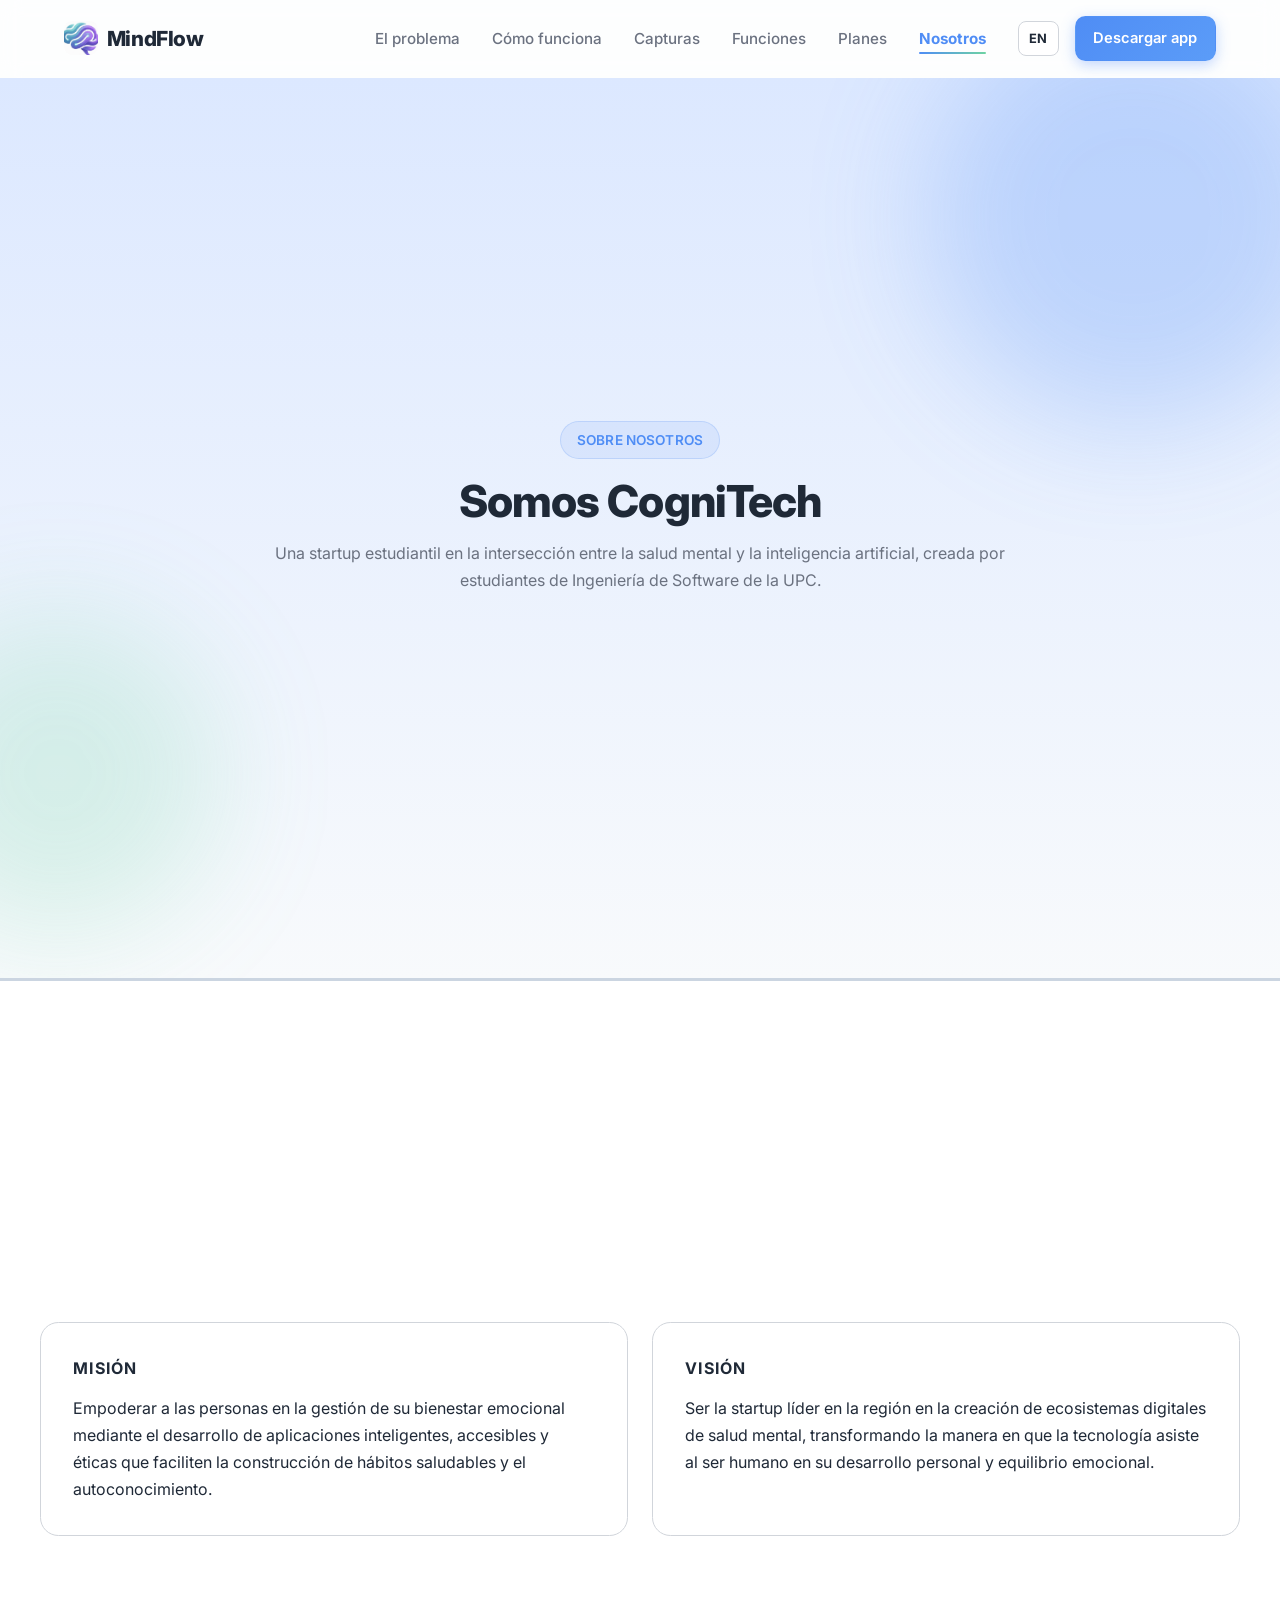
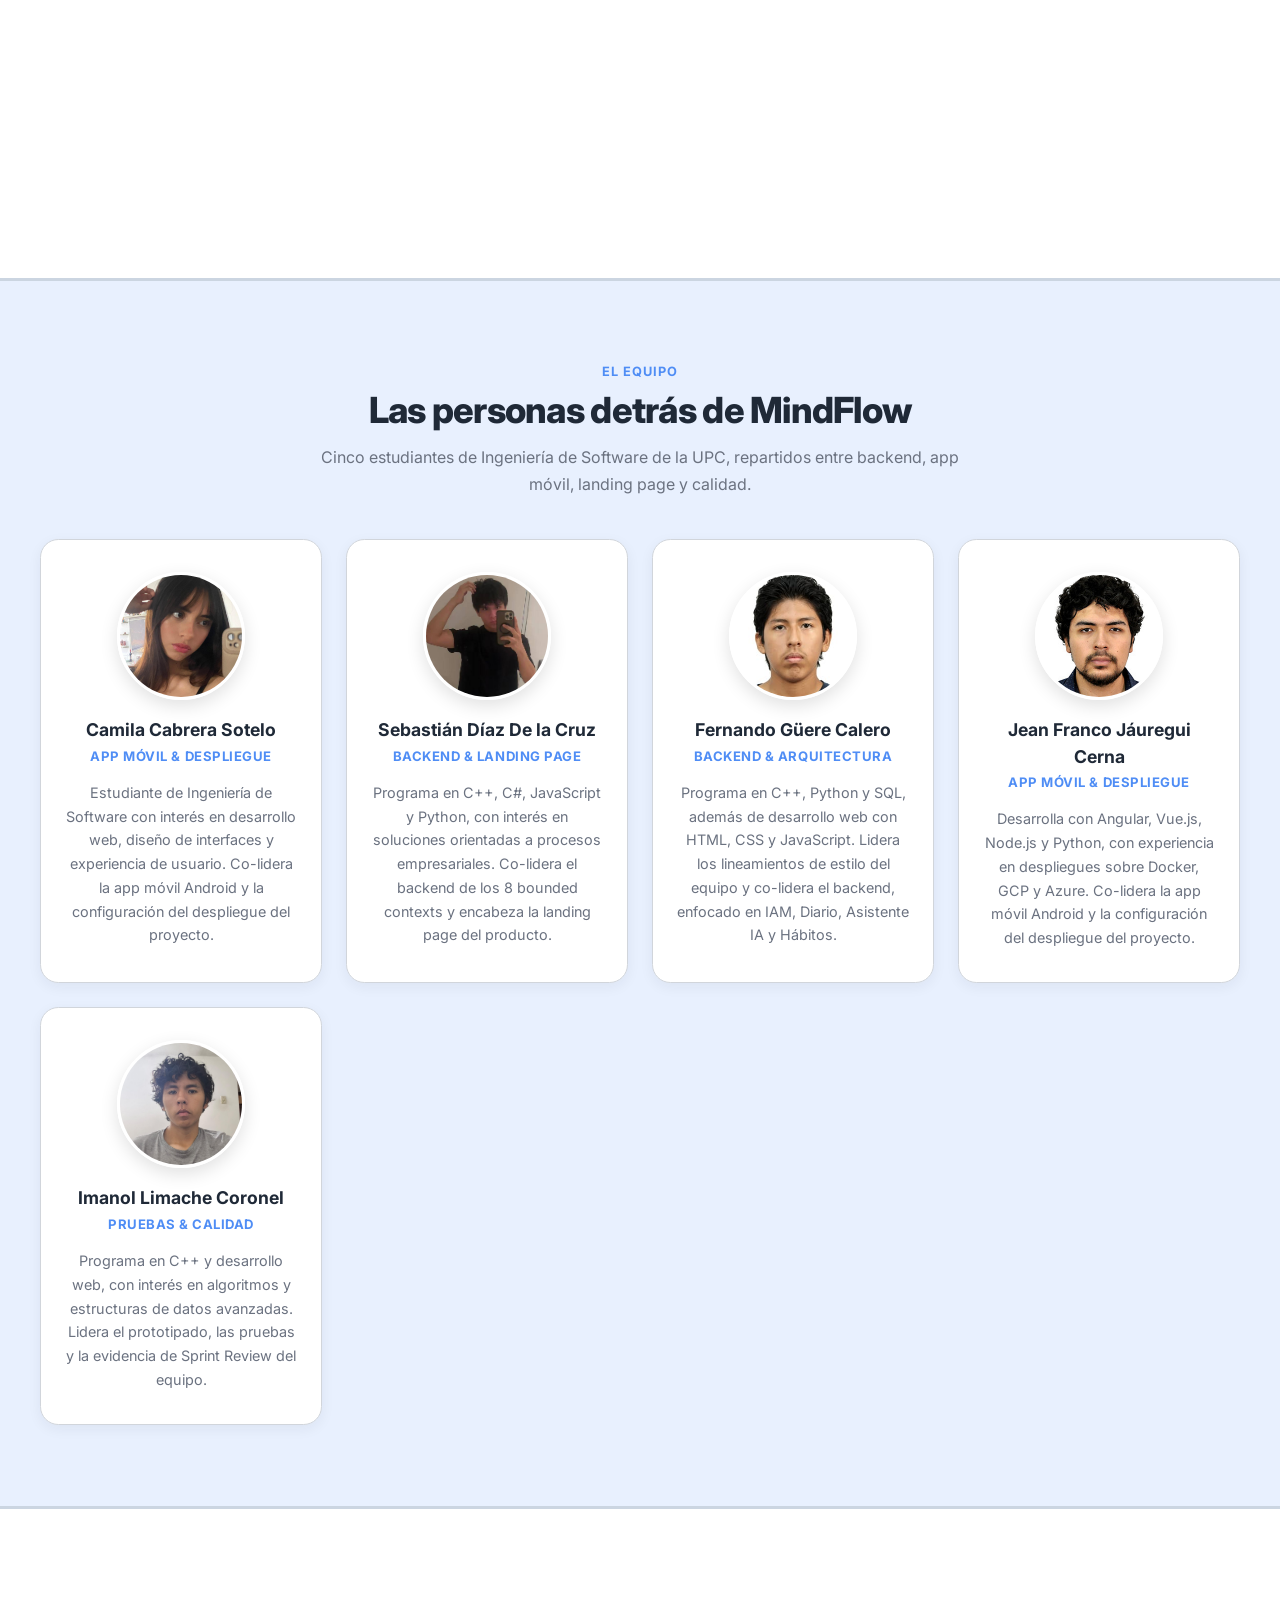
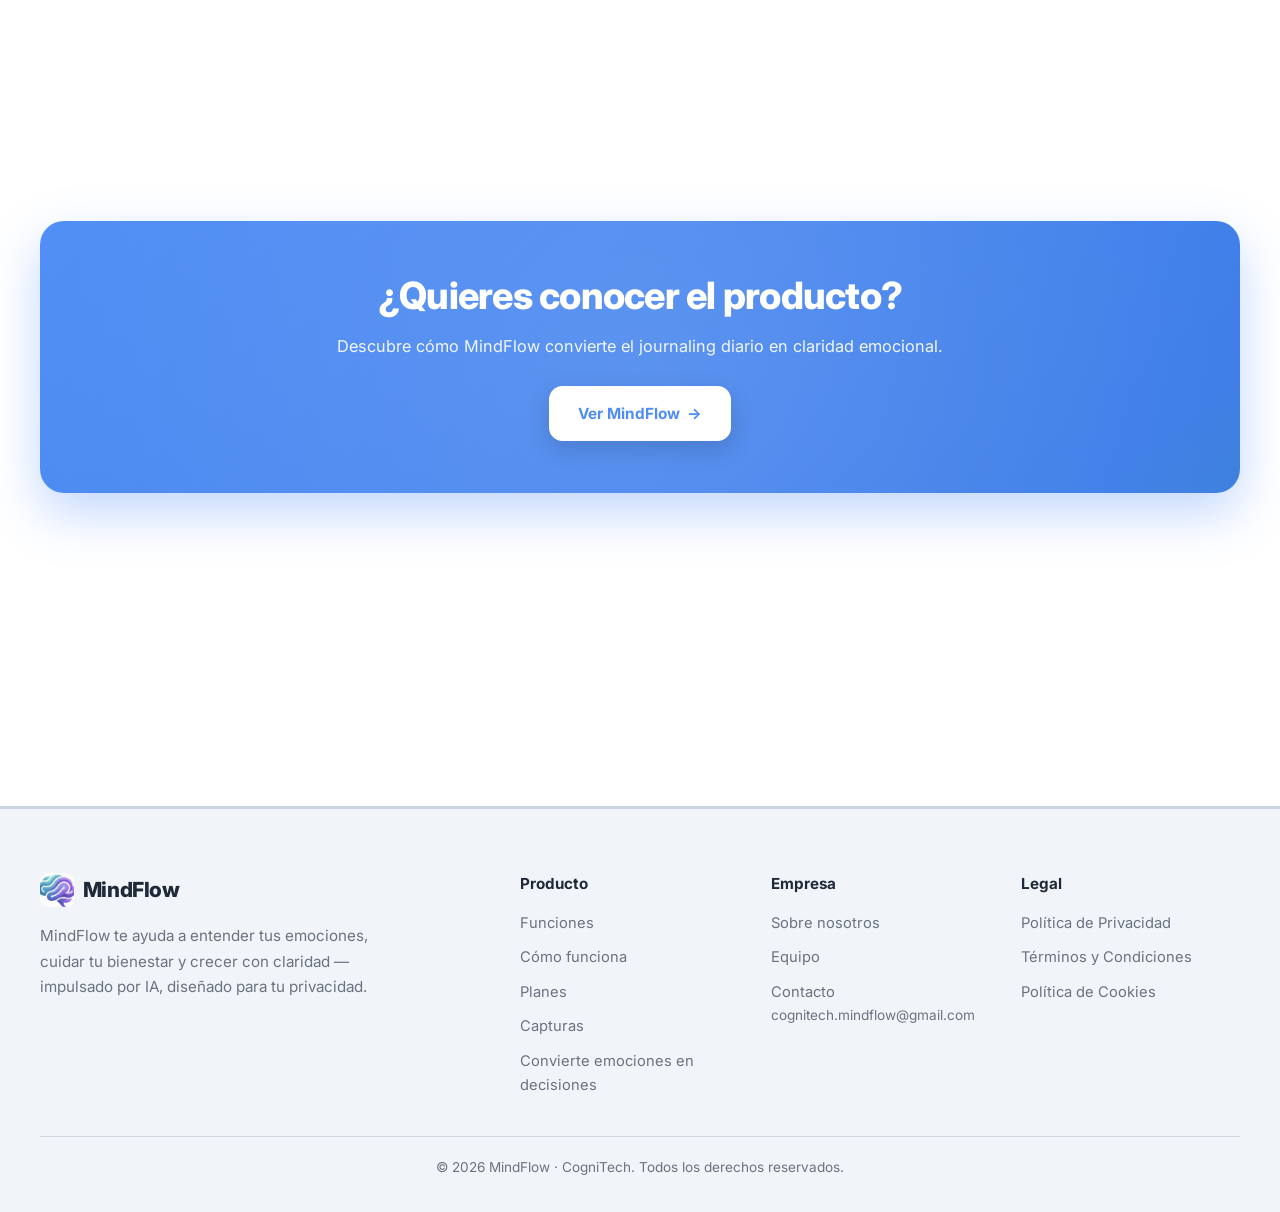
==== nosotros.html @ 9cb6a57b "feat: build landing page from scratch for the mobile app pivot Adapts the prior-course teammate's si" ====
<!DOCTYPE html>
<html lang="es">
<head>
	<meta charset="UTF-8" />
	<meta name="viewport" content="width=device-width, initial-scale=1.0" />
	<meta name="description" content="" data-i18n-attr="content:nosotros.description" />
	<title data-i18n="nosotros.title">Sobre nosotros — MindFlow</title>
	<link rel="icon" href="assets/images/logo.png" />
	<link rel="preconnect" href="https://fonts.googleapis.com" />
	<link rel="preconnect" href="https://fonts.gstatic.com" crossorigin />
	<link href="https://fonts.googleapis.com/css2?family=Inter:wght@400;500;600;700;800&display=swap" rel="stylesheet" />
	<link rel="stylesheet" href="assets/styles.css" />
</head>
<body>
	<header class="site-header">
		<nav class="navbar" aria-label="Main navigation">
			<a href="index.html#hero" class="navbar__logo" aria-label="MindFlow home">
				<img src="assets/images/logo.png" alt="" class="logo-image" />
				<span class="logo-text">MindFlow</span>
			</a>

			<button type="button" class="navbar__toggle" aria-expanded="false" aria-controls="navbar-panel" aria-label="Open menu">
				<span class="navbar__toggle-bar"></span>
				<span class="navbar__toggle-bar"></span>
				<span class="navbar__toggle-bar"></span>
			</button>

			<div class="navbar__panel" id="navbar-panel">
				<ul class="navbar__menu">
					<li><a href="index.html#problem" data-i18n="nav.problem">Problema</a></li>
					<li><a href="index.html#how-it-works" data-i18n="nav.howItWorks">Cómo funciona</a></li>
					<li><a href="index.html#screenshots" data-i18n="nav.screenshots">Capturas</a></li>
					<li><a href="index.html#features" data-i18n="nav.features">Funciones</a></li>
					<li><a href="index.html#pricing" data-i18n="nav.pricing">Planes</a></li>
					<li><a href="nosotros.html" class="is-active" data-i18n="nav.team">Nosotros</a></li>
				</ul>

				<div class="navbar__actions">
					<button type="button" class="lang-switch" data-lang-toggle aria-label="Switch language">
						<span data-i18n="lang.switch">EN</span>
					</button>
					<a href="#" class="btn-signup" data-app-link data-i18n="nav.download">Descargar app</a>
				</div>
			</div>
		</nav>
	</header>

	<main>
		<!-- ABOUT HERO -->
		<section id="about-hero" class="section-block section-block--hero" aria-label="About us hero">
			<div class="hero__blobs" aria-hidden="true">
				<span class="hero__blob hero__blob--1"></span>
				<span class="hero__blob hero__blob--2"></span>
			</div>
			<div class="section-block__container">
				<div class="section-block__header section-block__header--center hero-animate" style="max-width: 760px;">
					<p class="eyebrow hero__badge" style="display:inline-flex; margin: 0 auto 1rem;"><span data-i18n="nosotros.eyebrow">Sobre nosotros</span></p>
					<h1 class="section-block__title" style="font-size: 2.75rem;" data-i18n="nosotros.title">Somos CogniTech</h1>
					<p class="section-block__description" data-i18n="nosotros.description">
						Una startup estudiantil en la intersección entre la salud mental y la inteligencia artificial.
					</p>
				</div>
			</div>
		</section>

		<!-- MISSION / VISION -->
		<section id="mission" class="section-block section-block--white" aria-label="Mission and vision">
			<div class="section-block__container">
				<div class="mission__grid">
					<div class="mission-card">
						<p class="mission-card__label" data-i18n="nosotros.missionLabel">Misión</p>
						<p data-i18n="nosotros.missionText">
							Empoderar a las personas en la gestión de su bienestar emocional mediante aplicaciones inteligentes, accesibles y éticas.
						</p>
					</div>
					<div class="mission-card">
						<p class="mission-card__label" data-i18n="nosotros.visionLabel">Visión</p>
						<p data-i18n="nosotros.visionText">
							Ser la startup líder en la región en la creación de ecosistemas digitales de salud mental.
						</p>
					</div>
				</div>
			</div>
		</section>

		<!-- TEAM -->
		<section id="team" class="section-block section-block--blue" aria-label="Team section">
			<div class="section-block__container">
				<div class="section-block__header section-block__header--center">
					<p class="eyebrow" data-i18n="nosotros.teamEyebrow">El equipo</p>
					<h2 class="section-block__title" data-i18n="nosotros.teamTitle">Las personas detrás de MindFlow</h2>
					<p class="section-block__description" data-i18n="nosotros.teamDescription">
						Cinco estudiantes de Ingeniería de Software de la UPC.
					</p>
				</div>
				<div class="team-full__grid">
					<article class="team-bio-card">
						<img src="assets/images/team/cabrera-camila.jpeg" alt="" class="team-bio-card__photo" data-team-fallback="CC" />
						<h3 data-i18n="nosotros.member1Name">Camila Cabrera Sotelo</h3>
						<p class="team-bio-card__role" data-i18n="nosotros.member1Role">App Móvil &amp; Despliegue</p>
						<p class="team-bio-card__text" data-i18n="nosotros.member1Bio">
							Estudiante de Ingeniería de Software con interés en desarrollo web, diseño de interfaces y experiencia de usuario.
						</p>
					</article>
					<article class="team-bio-card">
						<img src="assets/images/team/diaz-sebastian.jpeg" alt="" class="team-bio-card__photo" data-team-fallback="SD" />
						<h3 data-i18n="nosotros.member2Name">Sebastián Díaz De la Cruz</h3>
						<p class="team-bio-card__role" data-i18n="nosotros.member2Role">Backend &amp; Landing Page</p>
						<p class="team-bio-card__text" data-i18n="nosotros.member2Bio">
							Programa en C++, C#, JavaScript y Python, con interés en soluciones orientadas a procesos empresariales.
						</p>
					</article>
					<article class="team-bio-card">
						<img src="assets/images/team/guere-fernando.jpeg" alt="" class="team-bio-card__photo" data-team-fallback="FG" />
						<h3 data-i18n="nosotros.member3Name">Fernando Güere Calero</h3>
						<p class="team-bio-card__role" data-i18n="nosotros.member3Role">Backend &amp; Arquitectura</p>
						<p class="team-bio-card__text" data-i18n="nosotros.member3Bio">
							Programa en C++, Python y SQL, además de desarrollo web con HTML, CSS y JavaScript.
						</p>
					</article>
					<article class="team-bio-card">
						<img src="assets/images/team/jauregui-jean.jpeg" alt="" class="team-bio-card__photo" data-team-fallback="JJ" />
						<h3 data-i18n="nosotros.member4Name">Jean Franco Jáuregui Cerna</h3>
						<p class="team-bio-card__role" data-i18n="nosotros.member4Role">App Móvil &amp; Despliegue</p>
						<p class="team-bio-card__text" data-i18n="nosotros.member4Bio">
							Desarrolla con Angular, Vue.js, Node.js y Python, con experiencia en despliegues sobre Docker, GCP y Azure.
						</p>
					</article>
					<article class="team-bio-card">
						<img src="assets/images/team/limache-imanol.jpeg" alt="" class="team-bio-card__photo" data-team-fallback="IL" />
						<h3 data-i18n="nosotros.member5Name">Imanol Limache Coronel</h3>
						<p class="team-bio-card__role" data-i18n="nosotros.member5Role">Pruebas &amp; Calidad</p>
						<p class="team-bio-card__text" data-i18n="nosotros.member5Bio">
							Programa en C++ y desarrollo web, con interés en algoritmos y estructuras de datos avanzadas.
						</p>
					</article>
				</div>
			</div>
		</section>

		<!-- CTA -->
		<section id="cta" class="cta section-block section-block--white" aria-label="Call to action section">
			<div class="section-block__container">
				<div class="cta__box">
					<h2 class="cta__title" data-i18n="nosotros.ctaTitle">¿Quieres conocer el producto?</h2>
					<p class="cta__text" data-i18n="nosotros.ctaText">Descubre cómo MindFlow convierte el journaling diario en claridad emocional.</p>
					<a href="index.html#hero" class="cta__button" data-i18n="nosotros.ctaButton">Ver MindFlow</a>
				</div>
			</div>
		</section>
	</main>

	<footer class="site-footer" aria-label="Footer">
		<div class="footer__container">
			<div class="footer__brand">
				<a href="index.html#hero" class="footer__logo" aria-label="MindFlow home">
					<img src="assets/images/logo.png" alt="" class="logo-image" />
					<span class="logo-text">MindFlow</span>
				</a>
				<p class="footer__description" data-i18n="footer.description">MindFlow te ayuda a entender tus emociones.</p>
			</div>

			<div class="footer__columns">
				<div class="footer__column">
					<h3 class="footer__title" data-i18n="footer.product">Producto</h3>
					<ul class="footer__list">
						<li><a href="index.html#features" data-i18n="nav.features">Funciones</a></li>
						<li><a href="index.html#how-it-works" data-i18n="nav.howItWorks">Cómo funciona</a></li>
						<li><a href="index.html#pricing" data-i18n="footer.plans">Planes</a></li>
						<li><a href="index.html#screenshots" data-i18n="footer.screenshots">Capturas</a></li>
						<li><a href="index.html#analytics" data-i18n="analytics.title">Analíticas</a></li>
					</ul>
				</div>

				<div class="footer__column">
					<h3 class="footer__title" data-i18n="footer.company">Empresa</h3>
					<ul class="footer__list">
						<li><a href="nosotros.html" data-i18n="footer.aboutUs">Sobre nosotros</a></li>
						<li><a href="nosotros.html#team" data-i18n="footer.team">Equipo</a></li>
						<li>
							<a href="mailto:cognitech.mindflow@gmail.com" data-i18n="footer.contact">Contacto</a>
							<span class="footer__email" data-i18n="footer.contactEmail">cognitech.mindflow@gmail.com</span>
						</li>
					</ul>
				</div>

				<div class="footer__column">
					<h3 class="footer__title" data-i18n="footer.legal">Legal</h3>
					<ul class="footer__list">
						<li><a href="assets/legal/privacy.html" data-i18n="footer.privacy">Política de Privacidad</a></li>
						<li><a href="assets/legal/terms.html" data-i18n="footer.terms">Términos y Condiciones</a></li>
						<li><a href="assets/legal/cookies.html" data-i18n="footer.cookies">Política de Cookies</a></li>
					</ul>
				</div>
			</div>
		</div>
		<div class="footer__bottom">
			<p data-i18n="footer.copyright" data-i18n-vars='{"year":2026}'>© 2026 MindFlow. Todos los derechos reservados.</p>
		</div>
	</footer>

	<script src="assets/script.js"></script>
</body>
</html>
---- assets/styles.css ----
:root {
	--primary-blue: #4f8df5;
	--primary-blue-dark: #3b7ae8;
	--soft-green: #6ed3a3;
	--accent-purple: #7c3aed;
	--background: #f8fafc;
	--surface-white: #ffffff;
	--surface-blue: #e8f0fe;
	--surface-mint: #e6f7ef;
	--surface-violet: #ede9fe;
	--surface-hero-top: #dce8ff;
	--white: #ffffff;
	--dark-text: #1f2937;
	--gray-text: #6b7280;
	--borders: #d1d5db;
	--section-border: #cbd5e1;
	--shadow-sm: 0 4px 14px rgba(31, 41, 55, 0.06);
	--shadow-md: 0 12px 32px rgba(79, 141, 245, 0.14);
	--shadow-lg: 0 24px 48px rgba(31, 41, 55, 0.12);
	--ease-out-expo: cubic-bezier(0.16, 1, 0.3, 1);
	--ease-spring: cubic-bezier(0.34, 1.56, 0.64, 1);
}

* {
	box-sizing: border-box;
	margin: 0;
	padding: 0;
}

html,
body {
	width: 100%;
}

html {
	scroll-behavior: smooth;
}

body {
	font-family: "Inter", Arial, sans-serif;
	background-color: var(--background);
	color: var(--dark-text);
	line-height: 1.5;
}

@media (prefers-reduced-motion: reduce) {
	html {
		scroll-behavior: auto;
	}

	*,
	*::before,
	*::after {
		animation-duration: 0.01ms !important;
		animation-iteration-count: 1 !important;
		transition-duration: 0.01ms !important;
	}
}

img {
	display: block;
	max-width: 100%;
}

a {
	color: inherit;
	text-decoration: none;
}

button {
	font: inherit;
}

main,
header,
footer,
section,
nav {
	width: 100%;
}

/* —— Header / Nav —— */
.site-header {
	position: sticky;
	top: 0;
	z-index: 100;
	background-color: rgba(255, 255, 255, 0.72);
	border-bottom: 1px solid transparent;
	backdrop-filter: blur(10px);
	-webkit-backdrop-filter: blur(10px);
	transition:
		background-color 0.35s var(--ease-out-expo),
		border-color 0.35s var(--ease-out-expo),
		box-shadow 0.35s var(--ease-out-expo);
}

.site-header.is-scrolled {
	background-color: rgba(255, 255, 255, 0.92);
	border-bottom-color: var(--borders);
	box-shadow: var(--shadow-sm);
}

.navbar {
	max-width: 1200px;
	margin: 0 auto;
	padding: 1rem 1.5rem;
	display: flex;
	align-items: center;
	justify-content: space-between;
	gap: 1.5rem;
}

.navbar__logo {
	display: inline-flex;
	align-items: center;
	gap: 0.55rem;
	color: var(--dark-text);
}

.logo-image {
	height: 34px;
	width: 34px;
	object-fit: cover;
	border-radius: 0.5rem;
}

.logo-text {
	font-size: 1.3rem;
	font-weight: 800;
	letter-spacing: -0.02em;
}

.navbar__menu {
	list-style: none;
	display: flex;
	align-items: center;
	gap: 2rem;
}

.navbar__menu a {
	font-size: 0.95rem;
	font-weight: 500;
	color: var(--gray-text);
	position: relative;
	transition: color 0.25s ease;
}

.navbar__menu a::after {
	content: "";
	position: absolute;
	left: 0;
	bottom: -0.35rem;
	width: 100%;
	height: 2px;
	background: linear-gradient(90deg, var(--primary-blue), var(--soft-green));
	border-radius: 2px;
	transform: scaleX(0);
	transform-origin: left;
	transition: transform 0.3s var(--ease-out-expo);
}

.navbar__menu a:hover,
.navbar__menu a.is-active {
	color: var(--dark-text);
}

.navbar__menu a:hover::after,
.navbar__menu a.is-active::after {
	transform: scaleX(1);
}

.navbar__menu a.is-active {
	color: var(--primary-blue);
	font-weight: 700;
}

.navbar__actions {
	display: flex;
	align-items: center;
	gap: 1rem;
}

.btn-signup {
	display: inline-flex;
	align-items: center;
	justify-content: center;
	padding: 0.65rem 1.1rem;
	border-radius: 0.65rem;
	background: linear-gradient(135deg, var(--primary-blue), #5b9cf8);
	color: var(--white);
	font-size: 0.92rem;
	font-weight: 600;
	border: 1px solid transparent;
	box-shadow: 0 4px 14px rgba(79, 141, 245, 0.35);
	transition:
		transform 0.25s var(--ease-spring),
		box-shadow 0.25s ease,
		filter 0.25s ease;
}

.btn-signup:hover {
	transform: translateY(-2px);
	box-shadow: 0 8px 22px rgba(79, 141, 245, 0.45);
	filter: brightness(1.05);
}

.navbar__panel {
	display: flex;
	align-items: center;
	justify-content: flex-end;
	gap: 2rem;
	flex: 1;
}

.navbar__toggle {
	display: none;
	flex-direction: column;
	gap: 5px;
	padding: 0.4rem;
	background: none;
	border: none;
	cursor: pointer;
}

.navbar__toggle-bar {
	width: 22px;
	height: 2px;
	background-color: var(--dark-text);
	border-radius: 2px;
}

.lang-switch {
	display: inline-flex;
	align-items: center;
	justify-content: center;
	min-width: 2.5rem;
	padding: 0.45rem 0.65rem;
	border-radius: 0.5rem;
	border: 1px solid var(--borders);
	background: var(--white);
	font-size: 0.8rem;
	font-weight: 700;
	color: var(--dark-text);
	cursor: pointer;
	transition: border-color 0.2s ease, color 0.2s ease;
}

.lang-switch:hover {
	border-color: var(--primary-blue);
	color: var(--primary-blue);
}

/* —— Hero —— */
.hero {
	width: 100%;
	position: relative;
	overflow: hidden;
}

.hero__blobs {
	position: absolute;
	inset: 0;
	pointer-events: none;
	overflow: hidden;
}

.hero__blob {
	position: absolute;
	border-radius: 50%;
	filter: blur(60px);
	opacity: 0.55;
	animation: blobFloat 14s ease-in-out infinite;
}

.hero__blob--1 {
	width: 420px;
	height: 420px;
	background: rgba(79, 141, 245, 0.45);
	top: -8%;
	right: -5%;
}

.hero__blob--2 {
	width: 320px;
	height: 320px;
	background: rgba(110, 211, 163, 0.4);
	bottom: 5%;
	left: -8%;
	animation-delay: -4s;
}

.hero__blob--3 {
	width: 260px;
	height: 260px;
	background: rgba(124, 58, 237, 0.25);
	top: 40%;
	left: 35%;
	animation-delay: -7s;
}

.hero-animate .hero__badge {
	animation: fadeUp 0.7s var(--ease-out-expo) 0.1s both;
}

.hero-animate .hero__heading {
	animation: fadeUp 0.8s var(--ease-out-expo) 0.2s both;
}

.hero-animate .hero__description {
	animation: fadeUp 0.8s var(--ease-out-expo) 0.35s both;
}

.hero-animate .hero__stats {
	animation: fadeUp 0.8s var(--ease-out-expo) 0.5s both;
}

.hero-animate .hero__actions {
	animation: fadeUp 0.8s var(--ease-out-expo) 0.65s both;
}

.hero-animate .hero__phone {
	animation: fadeUpScale 1s var(--ease-out-expo) 0.4s both;
}

.hero__container {
	max-width: 1200px;
	margin: 0 auto;
	display: grid;
	grid-template-columns: 1fr 1fr;
	gap: 3rem;
	align-items: center;
}

.hero__content {
	display: flex;
	flex-direction: column;
	gap: 1.5rem;
}

.hero__badge {
	display: inline-flex;
	width: fit-content;
	padding: 0.5rem 1rem;
	background-color: rgba(79, 141, 245, 0.1);
	border-radius: 2rem;
	border: 1px solid rgba(79, 141, 245, 0.2);
}

.hero__badge span {
	font-size: 0.85rem;
	font-weight: 600;
	color: var(--primary-blue);
	letter-spacing: 0.01em;
}

.hero__heading {
	font-size: 3rem;
	font-weight: 800;
	line-height: 1.2;
	color: var(--dark-text);
	letter-spacing: -0.02em;
}

.hero__gradient {
	background: linear-gradient(135deg, var(--primary-blue) 0%, var(--soft-green) 100%);
	-webkit-background-clip: text;
	background-clip: text;
	-webkit-text-fill-color: transparent;
	display: inline;
}

.hero__description {
	font-size: 1.1rem;
	color: var(--gray-text);
	line-height: 1.6;
	max-width: 500px;
}

.hero__actions {
	display: flex;
	gap: 1rem;
	margin-top: 1rem;
}

.btn-primary,
.btn-secondary {
	display: inline-flex;
	align-items: center;
	justify-content: center;
	padding: 0.85rem 2rem;
	border-radius: 0.75rem;
	font-size: 1rem;
	font-weight: 600;
	border: none;
	cursor: pointer;
	transition: all 0.3s ease;
}

.btn-primary {
	background: linear-gradient(135deg, var(--primary-blue), #5ca0f8);
	color: var(--white);
	box-shadow: 0 6px 20px rgba(79, 141, 245, 0.4);
	position: relative;
	overflow: hidden;
}

.btn-primary::after {
	content: "";
	position: absolute;
	inset: 0;
	background: linear-gradient(105deg, transparent 40%, rgba(255, 255, 255, 0.35) 50%, transparent 60%);
	transform: translateX(-120%);
	transition: transform 0.55s ease;
}

.btn-primary:hover {
	transform: translateY(-3px);
	box-shadow: 0 12px 28px rgba(79, 141, 245, 0.45);
}

.btn-primary:hover::after {
	transform: translateX(120%);
}

.btn-secondary {
	background-color: rgba(255, 255, 255, 0.7);
	color: var(--dark-text);
	border: 2px solid var(--borders);
	backdrop-filter: blur(4px);
}

.btn-secondary:hover {
	border-color: var(--primary-blue);
	color: var(--primary-blue);
	transform: translateY(-3px);
	box-shadow: var(--shadow-sm);
}

.hero__stats {
	display: grid;
	grid-template-columns: repeat(3, 1fr);
	gap: 0.75rem;
}

.stat-pill {
	display: flex;
	flex-direction: column;
	gap: 0.2rem;
	padding: 0.75rem;
	border-radius: 0.65rem;
	background: var(--white);
	border: 1px solid var(--borders);
	transition:
		transform 0.3s var(--ease-spring),
		box-shadow 0.3s ease;
}

.stat-pill:hover {
	transform: translateY(-3px);
	box-shadow: var(--shadow-sm);
}

.stat-pill strong {
	font-size: 1.15rem;
	font-weight: 800;
	color: var(--primary-blue);
	line-height: 1.2;
}

.stat-pill span {
	font-size: 0.72rem;
	color: var(--gray-text);
	line-height: 1.35;
}

/* —— Phone mockup frame (shared: hero + screenshots gallery) —— */
.hero__phone-wrap {
	display: flex;
	justify-content: center;
}

.phone-frame {
	width: min(280px, 72vw);
	border-radius: 2.25rem;
	background: #0f172a;
	padding: 0.6rem;
	box-shadow: var(--shadow-lg);
	border: 1px solid rgba(255, 255, 255, 0.8);
	position: relative;
}

.phone-frame::before {
	content: "";
	position: absolute;
	top: 0.85rem;
	left: 50%;
	transform: translateX(-50%);
	width: 36%;
	height: 0.4rem;
	border-radius: 999px;
	background: rgba(255, 255, 255, 0.18);
	z-index: 1;
}

.phone-frame__screen {
	width: 100%;
	aspect-ratio: 9 / 19.5;
	border-radius: 1.65rem;
	overflow: hidden;
	background: var(--white);
}

.phone-frame__screen img {
	width: 100%;
	height: 100%;
	object-fit: cover;
	object-position: top center;
}

.hero__phone.is-floating {
	animation: cardFloat 5s ease-in-out infinite;
}

@keyframes cardFloat {
	0%,
	100% {
		transform: translateY(0);
	}
	50% {
		transform: translateY(-12px);
	}
}

.tag {
	display: inline-flex;
	padding: 0.35rem 0.75rem;
	background-color: rgba(110, 211, 163, 0.15);
	border-radius: 0.5rem;
	font-size: 0.8rem;
	font-weight: 500;
	color: var(--soft-green);
}

/* —— Section scaffolding —— */
.section-block {
	min-height: 100vh;
	min-height: 100dvh;
	display: flex;
	flex-direction: column;
	align-items: stretch;
	padding: clamp(3.5rem, 9vh, 5.5rem) 1.5rem;
	position: relative;
	border-top: 3px solid var(--section-border);
	box-sizing: border-box;
}

.section-block__container {
	width: 100%;
	max-width: 1200px;
	margin: 0 auto;
	margin-block: auto;
	flex-shrink: 0;
}

.section-block--hero {
	border-top: none;
	background: linear-gradient(180deg, var(--surface-hero-top) 0%, var(--background) 100%);
}

.section-block--white {
	background-color: var(--surface-white);
}

.section-block--blue {
	background-color: var(--surface-blue);
}

.section-block--mint {
	background-color: var(--surface-mint);
}

.section-block--violet {
	background-color: var(--surface-violet);
}

.section-block--blue .problem-card,
.section-block--blue .step-card,
.section-block--blue .analytics__panel,
.section-block--white .step-card,
.section-block--white .feature-card,
.section-block--white .team-card,
.section-block--mint .diff-list__item,
.section-block--mint .pricing-card,
.section-block--violet .screenshot-card {
	background-color: var(--white);
	box-shadow: 0 4px 14px rgba(31, 41, 55, 0.06);
}

.section-block__header {
	margin-bottom: 2.5rem;
	max-width: 640px;
}

.section-block__header--center {
	text-align: center;
	margin-left: auto;
	margin-right: auto;
}

.eyebrow {
	font-size: 0.8rem;
	font-weight: 700;
	text-transform: uppercase;
	letter-spacing: 0.08em;
	color: var(--primary-blue);
	margin-bottom: 0.5rem;
}

.section-block__title {
	font-size: 2.25rem;
	font-weight: 800;
	letter-spacing: -0.02em;
	line-height: 1.2;
	color: var(--dark-text);
	margin-bottom: 0.75rem;
}

.section-block__description {
	font-size: 1rem;
	color: var(--gray-text);
	line-height: 1.7;
}

/* —— Problem —— */
.problem__grid {
	display: grid;
	grid-template-columns: repeat(3, 1fr);
	gap: 1.25rem;
}

.problem-card,
.step-card,
.pricing-card,
.team-card,
.diff-list__item {
	transition:
		transform 0.35s var(--ease-out-expo),
		box-shadow 0.35s ease,
		border-color 0.35s ease;
}

.problem-card:hover,
.step-card:hover,
.pricing-card:hover:not(.pricing-card--featured),
.team-card:hover,
.diff-list__item:hover {
	transform: translateY(-5px);
	box-shadow: var(--shadow-md);
}

.problem-card {
	padding: 1.5rem;
	border-radius: 1rem;
	border: 1px solid var(--borders);
	background: #fafbfc;
}

.problem-card__icon {
	font-size: 0.85rem;
	font-weight: 800;
	color: var(--primary-blue);
	margin-bottom: 0.75rem;
}

.problem-card h3 {
	font-size: 1.05rem;
	font-weight: 700;
	margin-bottom: 0.5rem;
}

.problem-card p {
	font-size: 0.92rem;
	color: var(--gray-text);
	line-height: 1.6;
}

/* —— How it works —— */
.steps {
	display: grid;
	grid-template-columns: 1fr auto 1fr auto 1fr;
	gap: 0.75rem;
	align-items: stretch;
}

.step-card {
	padding: 1.5rem;
	border-radius: 1rem;
	border: 1px solid var(--borders);
	background: var(--white);
	text-align: center;
}

.step-card__visual {
	position: relative;
	display: flex;
	flex-direction: column;
	align-items: center;
	gap: 0.75rem;
	margin-bottom: 1rem;
}

.step-card__number {
	position: absolute;
	top: -0.25rem;
	left: 50%;
	transform: translateX(-50%);
	font-size: 0.7rem;
	font-weight: 800;
	color: var(--white);
	background: var(--primary-blue);
	width: 1.4rem;
	height: 1.4rem;
	border-radius: 50%;
	display: flex;
	align-items: center;
	justify-content: center;
}

.step-card h3 {
	font-size: 1.05rem;
	font-weight: 700;
	margin-bottom: 0.5rem;
}

.step-card p {
	font-size: 0.9rem;
	color: var(--gray-text);
	line-height: 1.6;
}

.icon {
	width: 26px;
	height: 26px;
	flex-shrink: 0;
}

.icon--sm {
	width: 18px;
	height: 18px;
}

.steps__connector {
	width: 2rem;
	align-self: center;
	height: 2px;
	background: linear-gradient(90deg, var(--primary-blue), var(--soft-green));
	border-radius: 2px;
}

/* —— Screenshots gallery (replaces the old product-video section) —— */
.screenshots__layout {
	display: grid;
	grid-template-columns: 1fr 1.4fr;
	gap: 3rem;
	align-items: center;
}

.screenshots__bullets {
	list-style: none;
	margin: 1.25rem 0;
	display: flex;
	flex-direction: column;
	gap: 0.65rem;
}

.screenshots__bullets li {
	font-size: 0.95rem;
	color: var(--dark-text);
	padding-left: 1.35rem;
	position: relative;
	line-height: 1.5;
}

.screenshots__bullets li::before {
	content: "▸";
	position: absolute;
	left: 0;
	color: var(--accent-purple);
	font-weight: 700;
}

.screenshots__grid {
	display: grid;
	grid-template-columns: repeat(4, 1fr);
	gap: 1.25rem;
}

.screenshot-card {
	border-radius: 1rem;
	overflow: hidden;
	border: 1px solid rgba(124, 58, 237, 0.25);
	box-shadow: 0 14px 30px rgba(124, 58, 237, 0.12);
	background: var(--white);
	transition:
		transform 0.4s var(--ease-out-expo),
		box-shadow 0.4s ease;
}

.screenshot-card:hover {
	transform: translateY(-6px) scale(1.02);
	box-shadow: 0 24px 48px rgba(124, 58, 237, 0.22);
}

.screenshot-card img {
	width: 100%;
	aspect-ratio: 9 / 19.5;
	object-fit: cover;
	object-position: top center;
}

.screenshot-card__caption {
	padding: 0.65rem 0.75rem;
	font-size: 0.8rem;
	font-weight: 600;
	text-align: center;
	color: var(--dark-text);
	border-top: 1px solid var(--borders);
}

/* —— Differentiation —— */
.differentiation__layout {
	display: grid;
	grid-template-columns: 1fr 1.1fr;
	gap: 3rem;
	align-items: center;
}

.diff-list {
	list-style: none;
	display: flex;
	flex-direction: column;
	gap: 1rem;
}

.diff-list__item {
	display: flex;
	gap: 1rem;
	padding: 1rem 1.25rem;
	border-radius: 0.75rem;
	border: 1px solid var(--borders);
	background: #fafbfc;
}

.diff-list__check {
	flex-shrink: 0;
	width: 1.75rem;
	height: 1.75rem;
	border-radius: 50%;
	background: rgba(110, 211, 163, 0.2);
	color: #2d9a6a;
	display: flex;
	align-items: center;
	justify-content: center;
	font-weight: 800;
	font-size: 0.9rem;
}

.diff-list__item strong {
	display: block;
	font-size: 0.98rem;
	margin-bottom: 0.25rem;
}

.diff-list__item p {
	font-size: 0.9rem;
	color: var(--gray-text);
	line-height: 1.55;
}

/* —— Features —— */
.features__grid {
	display: grid;
	grid-template-columns: repeat(auto-fit, minmax(300px, 1fr));
	gap: 2rem;
}

.feature-card {
	display: flex;
	flex-direction: column;
	align-items: flex-start;
	padding: 2rem;
	border-radius: 1.15rem;
	border: 1px solid var(--borders);
	background-color: #fafbfc;
	position: relative;
	transition:
		transform 0.35s var(--ease-out-expo),
		box-shadow 0.35s ease,
		border-color 0.35s ease;
}

.feature-card:hover {
	border-color: rgba(79, 141, 245, 0.45);
	box-shadow: var(--shadow-md);
	transform: translateY(-6px) scale(1.01);
}

.feature-card__icon {
	width: 46px;
	height: 46px;
	margin-bottom: 1rem;
	display: inline-flex;
	align-items: center;
	justify-content: center;
	color: var(--primary-blue);
	background-color: rgba(79, 141, 245, 0.08);
	border-radius: 0.75rem;
}

.feature-card__title {
	font-size: 1.1rem;
	font-weight: 700;
	color: var(--dark-text);
	margin-bottom: 0.75rem;
}

.feature-card__description {
	font-size: 0.95rem;
	color: var(--gray-text);
	line-height: 1.6;
}

.feature-card--premium {
	border-color: rgba(124, 58, 237, 0.25);
}

.feature-card__badge {
	position: absolute;
	top: 1rem;
	right: 1rem;
	font-size: 0.68rem;
	font-weight: 700;
	text-transform: uppercase;
	letter-spacing: 0.05em;
	padding: 0.2rem 0.5rem;
	border-radius: 999px;
	background: rgba(124, 58, 237, 0.12);
	color: var(--accent-purple);
}

/* —— Analytics preview —— */
.analytics__panel {
	background-color: #f9fbff;
	border: 1px solid var(--borders);
	border-radius: 1rem;
	padding: 1.5rem;
	box-shadow: 0 14px 30px rgba(31, 41, 55, 0.06);
}

.analytics__panel-head {
	display: flex;
	align-items: center;
	justify-content: space-between;
	gap: 1rem;
	margin-bottom: 1rem;
}

.analytics__panel-title {
	font-size: 1.15rem;
	font-weight: 700;
	color: var(--dark-text);
}

.analytics__period {
	font-size: 0.85rem;
	font-weight: 600;
	color: var(--primary-blue);
	background-color: rgba(79, 141, 245, 0.12);
	padding: 0.35rem 0.65rem;
	border-radius: 999px;
}

.analytics__chart-wrap {
	background-color: var(--white);
	border: 1px solid var(--borders);
	border-radius: 0.85rem;
	padding: 1rem;
}

.analytics__chart {
	width: 100%;
	height: auto;
	display: block;
}

.axis-line {
	stroke: #9ca3af;
	stroke-width: 1.4;
}

.grid-line {
	stroke: #e5e7eb;
	stroke-width: 1;
	stroke-dasharray: 3 4;
}

.trend-line {
	fill: none;
	stroke: var(--primary-blue);
	stroke-width: 4;
	stroke-linecap: round;
	stroke-linejoin: round;
	stroke-dasharray: 600;
	stroke-dashoffset: 600;
	animation: drawLine 2s var(--ease-out-expo) 0.3s forwards;
}

.reveal-item.is-visible .trend-line {
	animation: drawLine 2.2s var(--ease-out-expo) 0.2s forwards;
}

.trend-fill {
	fill: none;
	stroke: rgba(110, 211, 163, 0.35);
	stroke-width: 9;
	stroke-linecap: round;
	stroke-linejoin: round;
}

.trend-point {
	fill: var(--white);
	stroke: var(--primary-blue);
	stroke-width: 3;
}

.analytics__labels {
	display: grid;
	grid-template-columns: repeat(7, 1fr);
	gap: 0.25rem;
	padding: 0.25rem 0.35rem 0;
	font-size: 0.85rem;
	font-weight: 600;
	color: var(--gray-text);
	text-align: center;
}

/* —— Pricing —— */
.pricing__grid {
	display: grid;
	grid-template-columns: repeat(2, minmax(280px, 1fr));
	gap: 1.5rem;
	max-width: 900px;
	margin: 0 auto;
}

.pricing-card {
	position: relative;
	padding: 2rem 1.75rem;
	border-radius: 1rem;
	border: 1px solid var(--borders);
	background: var(--white);
	display: flex;
	flex-direction: column;
}

.pricing-card--featured {
	border-color: var(--accent-purple);
	box-shadow: 0 12px 32px rgba(124, 58, 237, 0.12);
	transition:
		transform 0.35s var(--ease-out-expo),
		box-shadow 0.35s ease;
}

.pricing-card--featured:hover {
	transform: translateY(-8px) scale(1.01);
	box-shadow: 0 20px 44px rgba(124, 58, 237, 0.22);
}

.pricing-card__badge {
	position: absolute;
	top: -0.65rem;
	left: 50%;
	transform: translateX(-50%);
	padding: 0.3rem 0.85rem;
	border-radius: 999px;
	background: var(--accent-purple);
	color: var(--white);
	font-size: 0.68rem;
	font-weight: 700;
	text-transform: uppercase;
	letter-spacing: 0.06em;
	white-space: nowrap;
}

.pricing-card__name {
	font-size: 1.25rem;
	font-weight: 800;
	margin-bottom: 0.5rem;
}

.pricing-card__name--accent {
	color: var(--accent-purple);
}

.pricing-card__price {
	font-size: 2.5rem;
	font-weight: 800;
	line-height: 1;
	margin-bottom: 0.5rem;
}

.pricing-card__price small {
	font-size: 1rem;
	font-weight: 500;
	color: var(--gray-text);
}

.pricing-card__tagline {
	font-size: 0.92rem;
	color: var(--gray-text);
	line-height: 1.55;
	margin-bottom: 1.25rem;
	padding-bottom: 1.25rem;
	border-bottom: 1px solid var(--borders);
}

.pricing-card__features {
	list-style: none;
	flex: 1;
	display: flex;
	flex-direction: column;
	gap: 0.65rem;
	margin-bottom: 1.5rem;
}

.pricing-card__feature {
	display: flex;
	gap: 0.6rem;
	font-size: 0.88rem;
	line-height: 1.45;
}

.pricing-card__feature--excluded {
	color: var(--gray-text);
	text-decoration: line-through;
	opacity: 0.75;
}

.pricing-card__icon {
	flex-shrink: 0;
	width: 1.1rem;
	text-align: center;
	font-weight: 700;
}

.pricing-card__icon--yes {
	color: #2d9a6a;
}

.pricing-card__icon--no {
	color: #9ca3af;
}

.pricing-card__btn {
	display: flex;
	align-items: center;
	justify-content: center;
	width: 100%;
	padding: 0.85rem 1rem;
	border-radius: 0.65rem;
	font-size: 0.95rem;
	font-weight: 700;
	border: none;
	cursor: pointer;
	text-align: center;
	transition: transform 0.2s ease, box-shadow 0.2s ease;
}

.pricing-card__btn--muted {
	background: #f3f4f6;
	color: var(--gray-text);
	cursor: default;
}

.pricing-card__btn--gradient {
	background: linear-gradient(90deg, var(--primary-blue), var(--soft-green));
	color: var(--white);
	position: relative;
	overflow: hidden;
}

.pricing-card__btn--gradient::after {
	content: "";
	position: absolute;
	inset: 0;
	background: linear-gradient(105deg, transparent 35%, rgba(255, 255, 255, 0.3) 50%, transparent 65%);
	transform: translateX(-120%);
	transition: transform 0.5s ease;
}

.pricing-card__btn--gradient:hover::after {
	transform: translateX(120%);
}

.pricing-card__btn--gradient:hover {
	transform: translateY(-2px);
	box-shadow: 0 8px 20px rgba(79, 141, 245, 0.35);
}

/* —— Team (compact grid, used on the home teaser) —— */
.team__grid {
	display: grid;
	grid-template-columns: repeat(auto-fit, minmax(180px, 1fr));
	gap: 1.25rem;
}

.team-card {
	text-align: center;
	padding: 1.25rem;
	border-radius: 1rem;
	border: 1px solid var(--borders);
	background: #fafbfc;
}

.team-card__photo,
.team-card__avatar-fallback {
	width: 96px;
	height: 96px;
	border-radius: 50%;
	object-fit: cover;
	margin: 0 auto 1rem;
	border: 3px solid var(--white);
	box-shadow: 0 4px 12px rgba(0, 0, 0, 0.1);
}

.team-card__avatar-fallback {
	display: flex;
	align-items: center;
	justify-content: center;
	background: linear-gradient(135deg, var(--primary-blue), var(--soft-green));
	color: var(--white);
	font-size: 1.25rem;
	font-weight: 800;
}

.team-card h3 {
	font-size: 1rem;
	font-weight: 700;
	margin-bottom: 0.25rem;
}

.team-card p {
	font-size: 0.85rem;
	color: var(--gray-text);
}

/* —— Team (full bios, used on nosotros.html) —— */
.team-full__grid {
	display: grid;
	grid-template-columns: repeat(auto-fit, minmax(260px, 1fr));
	gap: 1.5rem;
}

.team-bio-card {
	display: flex;
	flex-direction: column;
	align-items: center;
	text-align: center;
	padding: 2rem 1.5rem;
	border-radius: 1.15rem;
	border: 1px solid var(--borders);
	background: var(--white);
	box-shadow: 0 4px 14px rgba(31, 41, 55, 0.06);
	transition:
		transform 0.35s var(--ease-out-expo),
		box-shadow 0.35s ease;
}

.team-bio-card:hover {
	transform: translateY(-5px);
	box-shadow: var(--shadow-md);
}

.team-bio-card__photo {
	width: 128px;
	height: 128px;
	border-radius: 50%;
	object-fit: cover;
	margin-bottom: 1.1rem;
	border: 3px solid var(--white);
	box-shadow: 0 6px 18px rgba(0, 0, 0, 0.12);
}

.team-bio-card h3 {
	font-size: 1.1rem;
	font-weight: 700;
	margin-bottom: 0.2rem;
}

.team-bio-card__role {
	font-size: 0.82rem;
	font-weight: 700;
	color: var(--primary-blue);
	text-transform: uppercase;
	letter-spacing: 0.04em;
	margin-bottom: 0.9rem;
}

.team-bio-card__text {
	font-size: 0.9rem;
	color: var(--gray-text);
	line-height: 1.65;
}

/* —— Mission / Vision (nosotros.html) —— */
.mission__grid {
	display: grid;
	grid-template-columns: repeat(2, 1fr);
	gap: 1.5rem;
}

.mission-card {
	padding: 2rem;
	border-radius: 1.15rem;
	border: 1px solid var(--borders);
	background: var(--white);
}

.mission-card__label {
	font-size: 0.8rem;
	font-weight: 700;
	text-transform: uppercase;
	letter-spacing: 0.08em;
	color: var(--accent-purple);
	margin-bottom: 0.75rem;
}

.mission-card p {
	font-size: 1rem;
	color: var(--dark-text);
	line-height: 1.7;
}

/* —— CTA —— */
.cta__box {
	width: 100%;
	position: relative;
	overflow: hidden;
	background: linear-gradient(135deg, #4f8df5 0%, #3d7de8 45%, #2d9a6a 100%);
	background-size: 200% 200%;
	border-radius: 1.5rem;
	padding: 3.25rem 2rem;
	text-align: center;
	box-shadow: 0 20px 50px rgba(79, 141, 245, 0.35);
	animation: gradientShift 8s ease infinite;
}

.cta__box::before {
	content: "";
	position: absolute;
	width: 200%;
	height: 200%;
	top: -50%;
	left: -50%;
	background: radial-gradient(circle, rgba(255, 255, 255, 0.12) 0%, transparent 55%);
	animation: ctaShine 6s linear infinite;
	pointer-events: none;
}

.cta__title,
.cta__text,
.cta__button {
	position: relative;
	z-index: 1;
}

.cta__title {
	font-size: 2.35rem;
	line-height: 1.2;
	font-weight: 800;
	letter-spacing: -0.02em;
	color: var(--white);
	margin-bottom: 0.9rem;
}

.cta__text {
	font-size: 1.02rem;
	line-height: 1.7;
	color: rgba(255, 255, 255, 0.92);
	max-width: 620px;
	margin: 0 auto 1.6rem;
}

.cta__button {
	display: inline-flex;
	align-items: center;
	justify-content: center;
	gap: 0.4rem;
	padding: 0.95rem 1.75rem;
	border-radius: 0.85rem;
	background-color: var(--white);
	color: var(--primary-blue);
	font-size: 0.96rem;
	font-weight: 700;
	border: 1px solid transparent;
	box-shadow: 0 8px 24px rgba(0, 0, 0, 0.15);
	transition:
		transform 0.3s var(--ease-spring),
		box-shadow 0.3s ease,
		background-color 0.3s ease;
}

.cta__button::after {
	content: "→";
	transition: transform 0.3s var(--ease-spring);
}

.cta__button:hover {
	transform: translateY(-3px) scale(1.03);
	box-shadow: 0 14px 32px rgba(0, 0, 0, 0.2);
	background-color: #f8fafc;
}

.cta__button:hover::after {
	transform: translateX(4px);
}

/* —— Footer —— */
.site-footer {
	background-color: #f1f5f9;
	border-top: 3px solid var(--section-border);
	padding: 4rem 1.5rem 2.2rem;
}

.footer__container {
	max-width: 1200px;
	margin: 0 auto;
	display: grid;
	grid-template-columns: 1.2fr 2fr;
	gap: 3rem;
}

.footer__brand {
	display: flex;
	flex-direction: column;
	gap: 1rem;
}

.footer__logo {
	display: inline-flex;
	align-items: center;
	gap: 0.55rem;
	color: var(--dark-text);
}

.footer__description {
	font-size: 0.95rem;
	line-height: 1.7;
	color: var(--gray-text);
	max-width: 340px;
}

.footer__columns {
	display: grid;
	grid-template-columns: repeat(3, minmax(140px, 1fr));
	gap: 2rem;
}

.footer__title {
	font-size: 0.95rem;
	font-weight: 700;
	color: var(--dark-text);
	margin-bottom: 0.9rem;
}

.footer__list {
	list-style: none;
	display: flex;
	flex-direction: column;
	gap: 0.65rem;
}

.footer__list a {
	font-size: 0.92rem;
	color: var(--gray-text);
	transition: color 0.2s ease;
}

.footer__list a:hover {
	color: var(--dark-text);
}

.footer__email {
	display: block;
	font-size: 0.85rem;
	color: var(--gray-text);
	margin-top: 0.15rem;
}

.footer__bottom {
	border-top: 1px solid var(--borders);
	margin-top: 2.5rem;
	padding-top: 1.25rem;
	text-align: center;
	max-width: 1200px;
	margin-left: auto;
	margin-right: auto;
	padding-left: 1.5rem;
	padding-right: 1.5rem;
}

.footer__bottom p {
	font-size: 0.85rem;
	color: var(--gray-text);
}

/* —— Legal pages —— */
.legal-page {
	background: var(--background);
	min-height: 100vh;
}

.legal-header {
	max-width: 760px;
	margin: 0 auto;
	padding: 1.25rem 1.5rem;
	display: flex;
	align-items: center;
	justify-content: space-between;
	border-bottom: 1px solid var(--borders);
	background: var(--white);
}

.legal-doc {
	max-width: 760px;
	margin: 0 auto;
	padding: 2.5rem 1.5rem 4rem;
}

.legal-doc__back {
	display: inline-block;
	font-size: 0.9rem;
	font-weight: 600;
	color: var(--primary-blue);
	margin-bottom: 1.5rem;
}

.legal-doc__back:hover {
	text-decoration: underline;
}

.legal-doc__title {
	font-size: 2rem;
	font-weight: 800;
	letter-spacing: -0.02em;
	margin-bottom: 0.5rem;
	color: var(--dark-text);
}

.legal-doc__updated {
	font-size: 0.9rem;
	color: var(--gray-text);
	margin-bottom: 2rem;
}

.legal-doc__section {
	margin-bottom: 1.75rem;
	padding-bottom: 1.75rem;
	border-bottom: 1px solid var(--borders);
}

.legal-doc__section:last-of-type {
	border-bottom: none;
}

.legal-doc__section h2 {
	font-size: 1.1rem;
	font-weight: 700;
	margin-bottom: 0.6rem;
	color: var(--dark-text);
}

.legal-doc__section p {
	font-size: 0.95rem;
	line-height: 1.75;
	color: var(--gray-text);
}

.legal-doc__nav {
	display: flex;
	flex-wrap: wrap;
	gap: 1rem;
	margin-top: 2rem;
	padding-top: 1.5rem;
	border-top: 1px solid var(--borders);
}

.legal-doc__nav a {
	font-size: 0.9rem;
	font-weight: 600;
	color: var(--primary-blue);
}

.legal-doc__nav a:hover {
	text-decoration: underline;
}

/* —— Animations —— */
@keyframes fadeUp {
	from {
		opacity: 0;
		transform: translateY(24px);
	}
	to {
		opacity: 1;
		transform: translateY(0);
	}
}

@keyframes fadeUpScale {
	from {
		opacity: 0;
		transform: translateY(28px) scale(0.96);
	}
	to {
		opacity: 1;
		transform: translateY(0) scale(1);
	}
}

@keyframes blobFloat {
	0%,
	100% {
		transform: translate(0, 0) scale(1);
	}
	33% {
		transform: translate(18px, -22px) scale(1.05);
	}
	66% {
		transform: translate(-14px, 12px) scale(0.97);
	}
}

@keyframes gradientShift {
	0%,
	100% {
		background-position: 0% 50%;
	}
	50% {
		background-position: 100% 50%;
	}
}

@keyframes ctaShine {
	from {
		transform: rotate(0deg);
	}
	to {
		transform: rotate(360deg);
	}
}

@keyframes drawLine {
	to {
		stroke-dashoffset: 0;
	}
}

.reveal-item {
	opacity: 0;
	transform: translateY(32px);
	transition:
		opacity 0.65s var(--ease-out-expo),
		transform 0.65s var(--ease-out-expo);
}

.reveal-item.is-visible {
	opacity: 1;
	transform: translateY(0);
}

.section-block__header.reveal-item.is-visible .eyebrow {
	animation: fadeUp 0.5s var(--ease-out-expo) both;
}

.section-block__header.reveal-item.is-visible .section-block__title {
	animation: fadeUp 0.6s var(--ease-out-expo) 0.08s both;
}

.section-block__header.reveal-item.is-visible .section-block__description {
	animation: fadeUp 0.6s var(--ease-out-expo) 0.16s both;
}

/* —— Responsive —— */
@media (max-width: 1100px) {
	.navbar {
		gap: 1rem;
	}

	.navbar__menu {
		gap: 1.2rem;
	}

	.hero__heading {
		font-size: 2.6rem;
	}

	.features__grid {
		grid-template-columns: repeat(2, minmax(260px, 1fr));
	}

	.footer__container {
		grid-template-columns: 1fr;
		gap: 2.2rem;
	}

	.footer__description {
		max-width: 100%;
	}

	.screenshots__grid {
		grid-template-columns: repeat(2, 1fr);
	}
}

@media (max-width: 900px) {
	.navbar {
		flex-wrap: wrap;
		padding: 1rem;
		position: relative;
	}

	.navbar__toggle {
		display: flex;
		margin-left: auto;
	}

	.navbar__panel {
		display: none;
		width: 100%;
		flex-direction: column;
		gap: 1rem;
		padding-top: 0.5rem;
	}

	.navbar__panel.is-open {
		display: flex;
	}

	.navbar__menu {
		flex-direction: column;
		align-items: flex-start;
		gap: 0.5rem;
		width: 100%;
	}

	.navbar__actions {
		width: 100%;
		justify-content: flex-start;
		flex-wrap: wrap;
	}

	.hero__stats {
		grid-template-columns: 1fr;
	}

	.problem__grid,
	.steps,
	.differentiation__layout,
	.pricing__grid,
	.mission__grid {
		grid-template-columns: 1fr;
	}

	.steps__connector {
		display: none;
	}

	.hero__container {
		grid-template-columns: 1fr;
		gap: 2rem;
	}

	.hero__content,
	.section-block__header,
	.analytics__header {
		text-align: center;
	}

	.hero__stats {
		max-width: 320px;
		margin-left: auto;
		margin-right: auto;
	}

	.hero__badge,
	.hero__description {
		margin-left: auto;
		margin-right: auto;
	}

	.hero__actions {
		justify-content: center;
	}

	.section-block__title,
	.analytics__title,
	.cta__title {
		font-size: 2rem;
	}

	.differentiation__layout,
	.screenshots__layout {
		grid-template-columns: 1fr;
		gap: 2rem;
	}

	.screenshots__copy {
		text-align: center;
	}

	.screenshots__bullets li {
		text-align: left;
	}

	.screenshots__grid {
		grid-template-columns: repeat(2, 1fr);
		max-width: 420px;
		margin: 0 auto;
	}

	.features__grid {
		grid-template-columns: 1fr;
	}

	.analytics__panel-head {
		flex-wrap: wrap;
		justify-content: center;
		text-align: center;
	}

	.footer__columns {
		grid-template-columns: repeat(2, minmax(140px, 1fr));
	}
}

@media (max-width: 640px) {
	.navbar__menu {
		gap: 0.8rem;
		flex-wrap: wrap;
	}

	.navbar__menu a,
	.btn-signup {
		font-size: 0.9rem;
	}

	.hero__heading {
		font-size: 2rem;
	}

	.hero__description,
	.cta__text {
		font-size: 0.95rem;
	}

	.hero__actions {
		flex-direction: column;
		align-items: stretch;
	}

	.btn-primary,
	.btn-secondary {
		width: 100%;
	}

	.feature-card,
	.analytics__panel,
	.cta__box {
		padding: 1.25rem;
	}

	.analytics__chart-wrap {
		padding: 0.65rem;
	}

	.analytics__labels {
		font-size: 0.74rem;
	}

	.cta__title {
		font-size: 1.75rem;
	}

	.footer__columns {
		grid-template-columns: 1fr;
		gap: 1.5rem;
	}

	.site-footer {
		padding-top: 3rem;
	}

	.screenshots__grid {
		grid-template-columns: repeat(2, 1fr);
		max-width: 320px;
	}
}
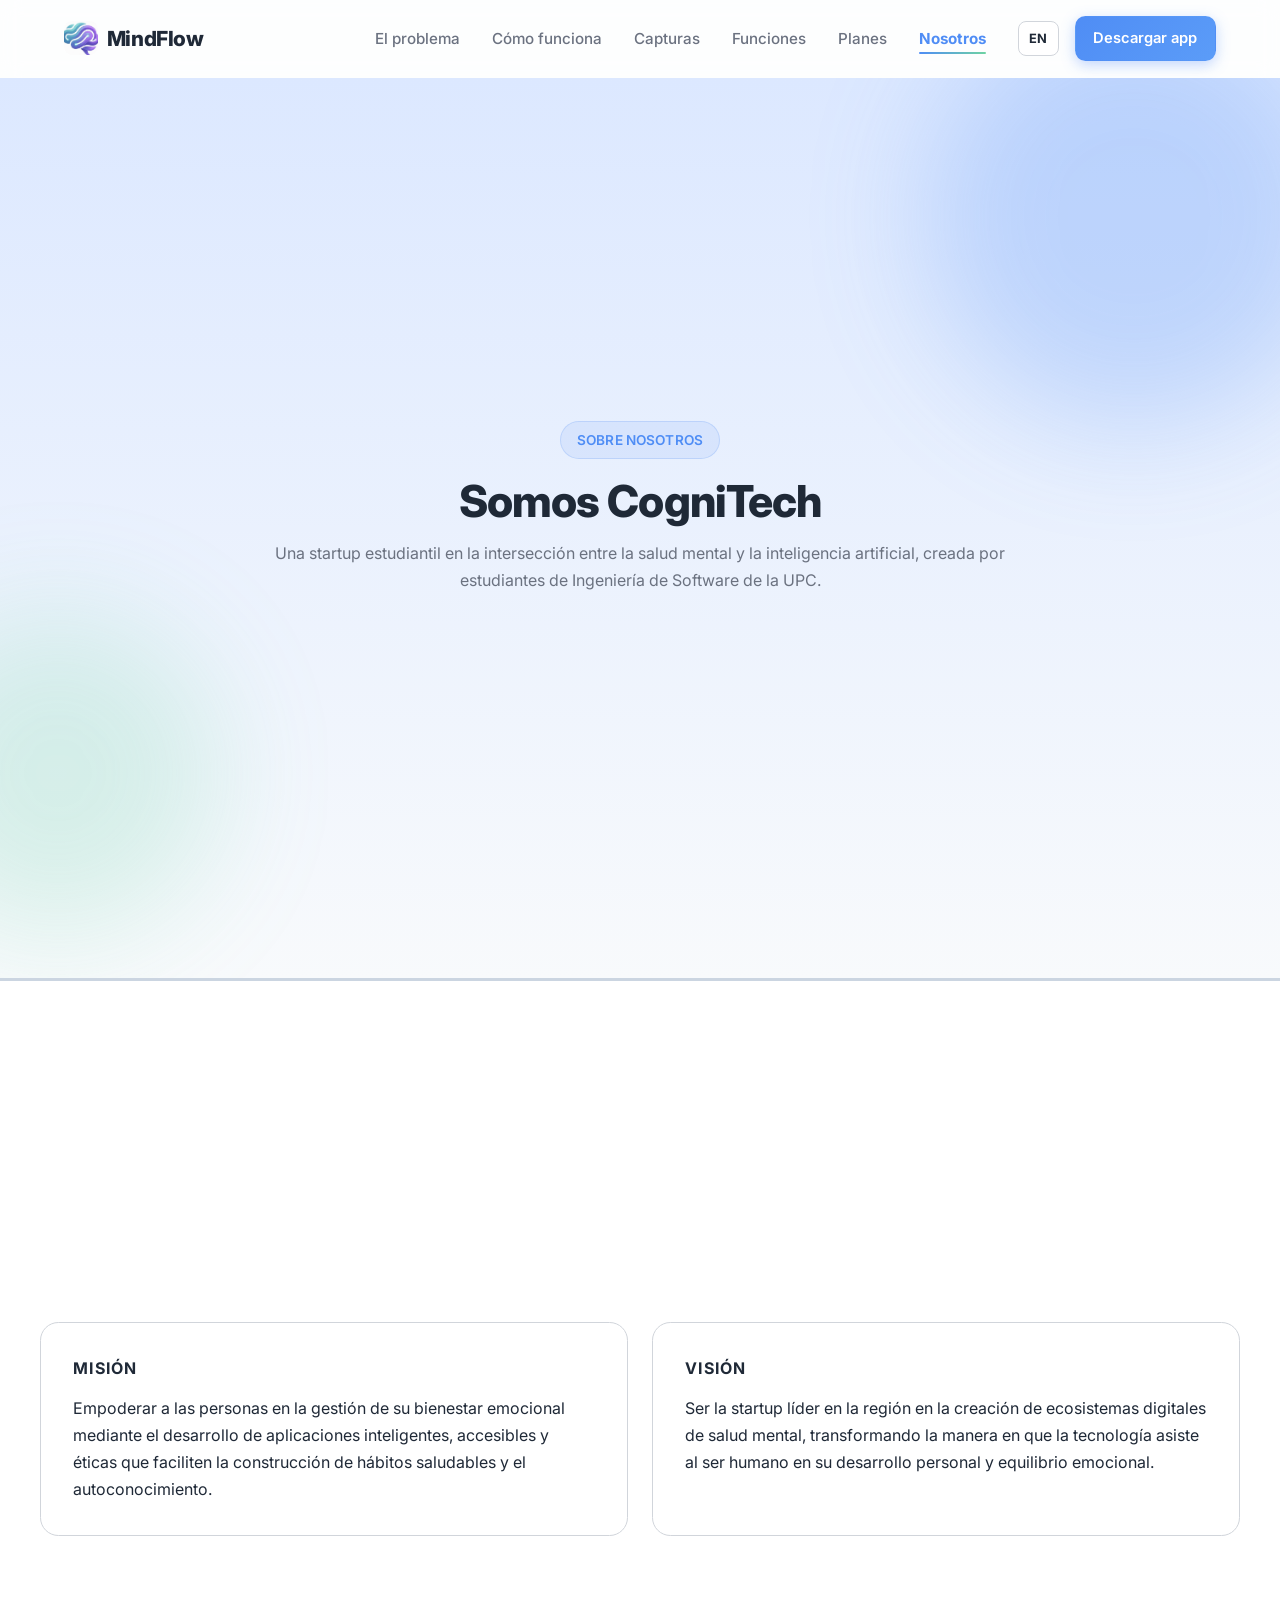
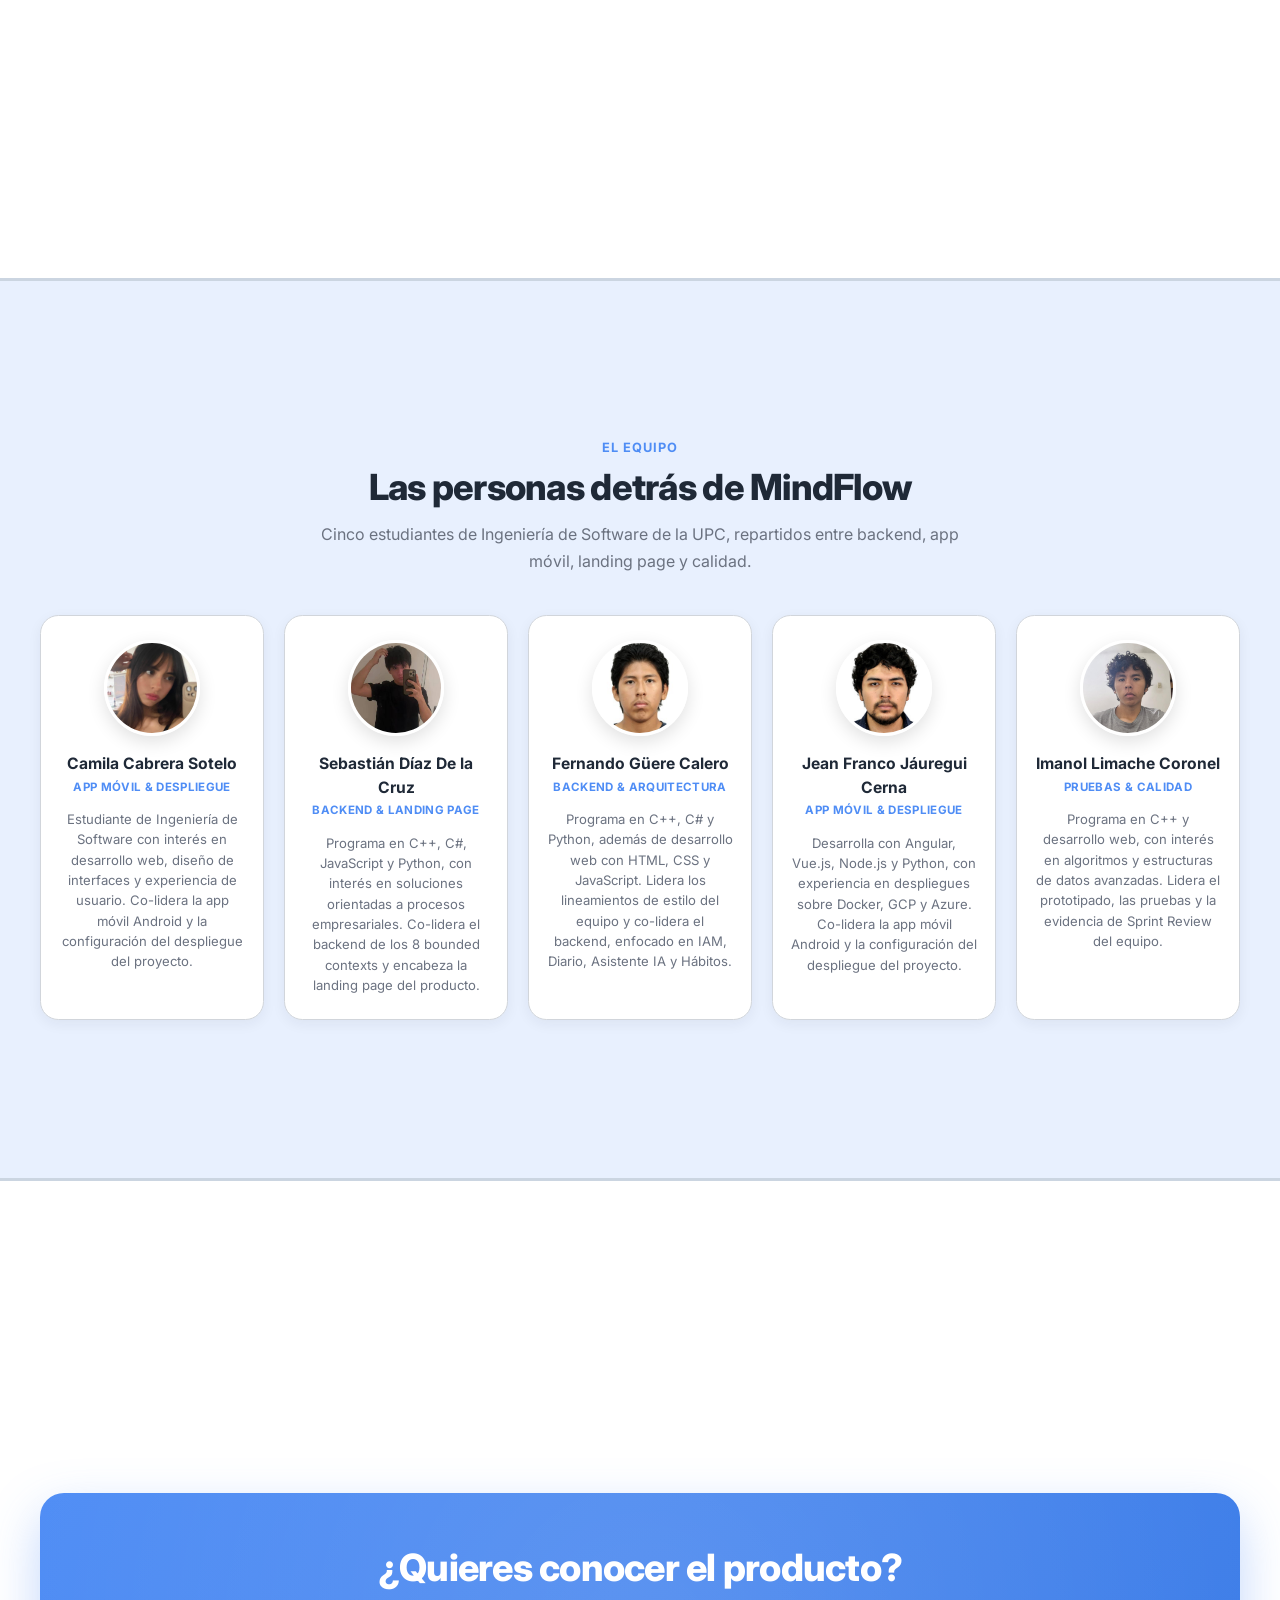
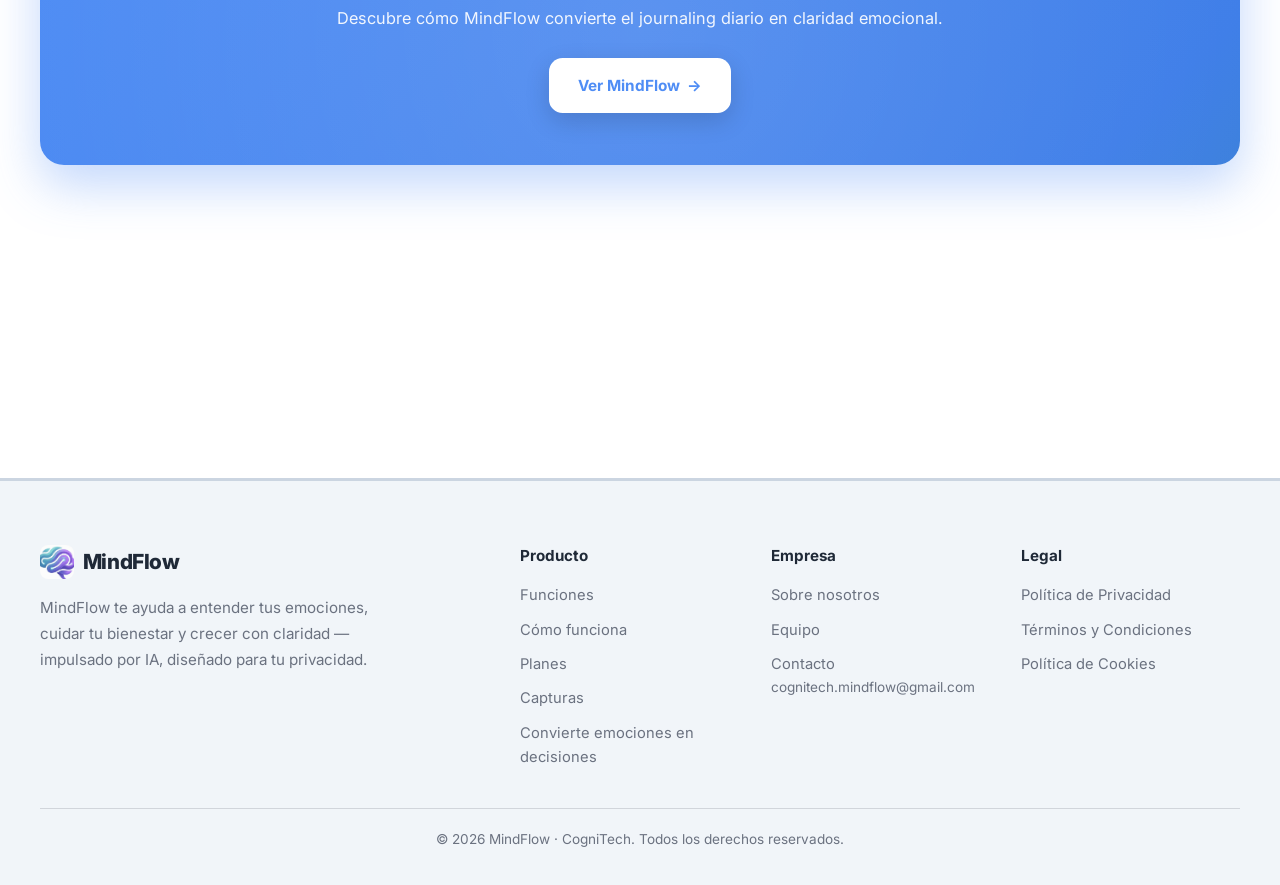
==== commit 1f166267: "fix: team bio accuracy, 5-up team grid, nav/section mismatch - Fernando's bio: drop SQL, add C# (not" ====
--- a/nosotros.html
+++ b/nosotros.html
@@ -115,7 +115,7 @@
 						<h3 data-i18n="nosotros.member3Name">Fernando Güere Calero</h3>
 						<p class="team-bio-card__role" data-i18n="nosotros.member3Role">Backend &amp; Arquitectura</p>
 						<p class="team-bio-card__text" data-i18n="nosotros.member3Bio">
-							Programa en C++, Python y SQL, además de desarrollo web con HTML, CSS y JavaScript.
+							Programa en C++, C# y Python, además de desarrollo web con HTML, CSS y JavaScript.
 						</p>
 					</article>
 					<article class="team-bio-card">
--- a/assets/styles.css
+++ b/assets/styles.css
@@ -1257,8 +1257,8 @@
 /* —— Team (full bios, used on nosotros.html) —— */
 .team-full__grid {
 	display: grid;
-	grid-template-columns: repeat(auto-fit, minmax(260px, 1fr));
-	gap: 1.5rem;
+	grid-template-columns: repeat(5, minmax(0, 1fr));
+	gap: 1.25rem;
 }
 
 .team-bio-card {
@@ -1266,7 +1266,7 @@
 	flex-direction: column;
 	align-items: center;
 	text-align: center;
-	padding: 2rem 1.5rem;
+	padding: 1.5rem 1.1rem;
 	border-radius: 1.15rem;
 	border: 1px solid var(--borders);
 	background: var(--white);
@@ -1282,34 +1282,34 @@
 }
 
 .team-bio-card__photo {
-	width: 128px;
-	height: 128px;
+	width: 96px;
+	height: 96px;
 	border-radius: 50%;
 	object-fit: cover;
-	margin-bottom: 1.1rem;
+	margin-bottom: 1rem;
 	border: 3px solid var(--white);
 	box-shadow: 0 6px 18px rgba(0, 0, 0, 0.12);
 }
 
 .team-bio-card h3 {
-	font-size: 1.1rem;
+	font-size: 0.98rem;
 	font-weight: 700;
 	margin-bottom: 0.2rem;
 }
 
 .team-bio-card__role {
-	font-size: 0.82rem;
+	font-size: 0.72rem;
 	font-weight: 700;
 	color: var(--primary-blue);
 	text-transform: uppercase;
-	letter-spacing: 0.04em;
-	margin-bottom: 0.9rem;
+	letter-spacing: 0.03em;
+	margin-bottom: 0.8rem;
 }
 
 .team-bio-card__text {
-	font-size: 0.9rem;
-	color: var(--gray-text);
-	line-height: 1.65;
+	font-size: 0.82rem;
+	color: var(--gray-text);
+	line-height: 1.55;
 }
 
 /* —— Mission / Vision (nosotros.html) —— */
@@ -1721,6 +1721,10 @@
 	.screenshots__grid {
 		grid-template-columns: repeat(2, 1fr);
 	}
+
+	.team-full__grid {
+		grid-template-columns: repeat(3, 1fr);
+	}
 }
 
 @media (max-width: 900px) {
@@ -1772,6 +1776,10 @@
 		grid-template-columns: 1fr;
 	}
 
+	.team-full__grid {
+		grid-template-columns: repeat(2, 1fr);
+	}
+
 	.steps__connector {
 		display: none;
 	}
@@ -1850,6 +1858,12 @@
 		flex-wrap: wrap;
 	}
 
+	.team-full__grid {
+		grid-template-columns: 1fr;
+		max-width: 320px;
+		margin: 0 auto;
+	}
+
 	.navbar__menu a,
 	.btn-signup {
 		font-size: 0.9rem;
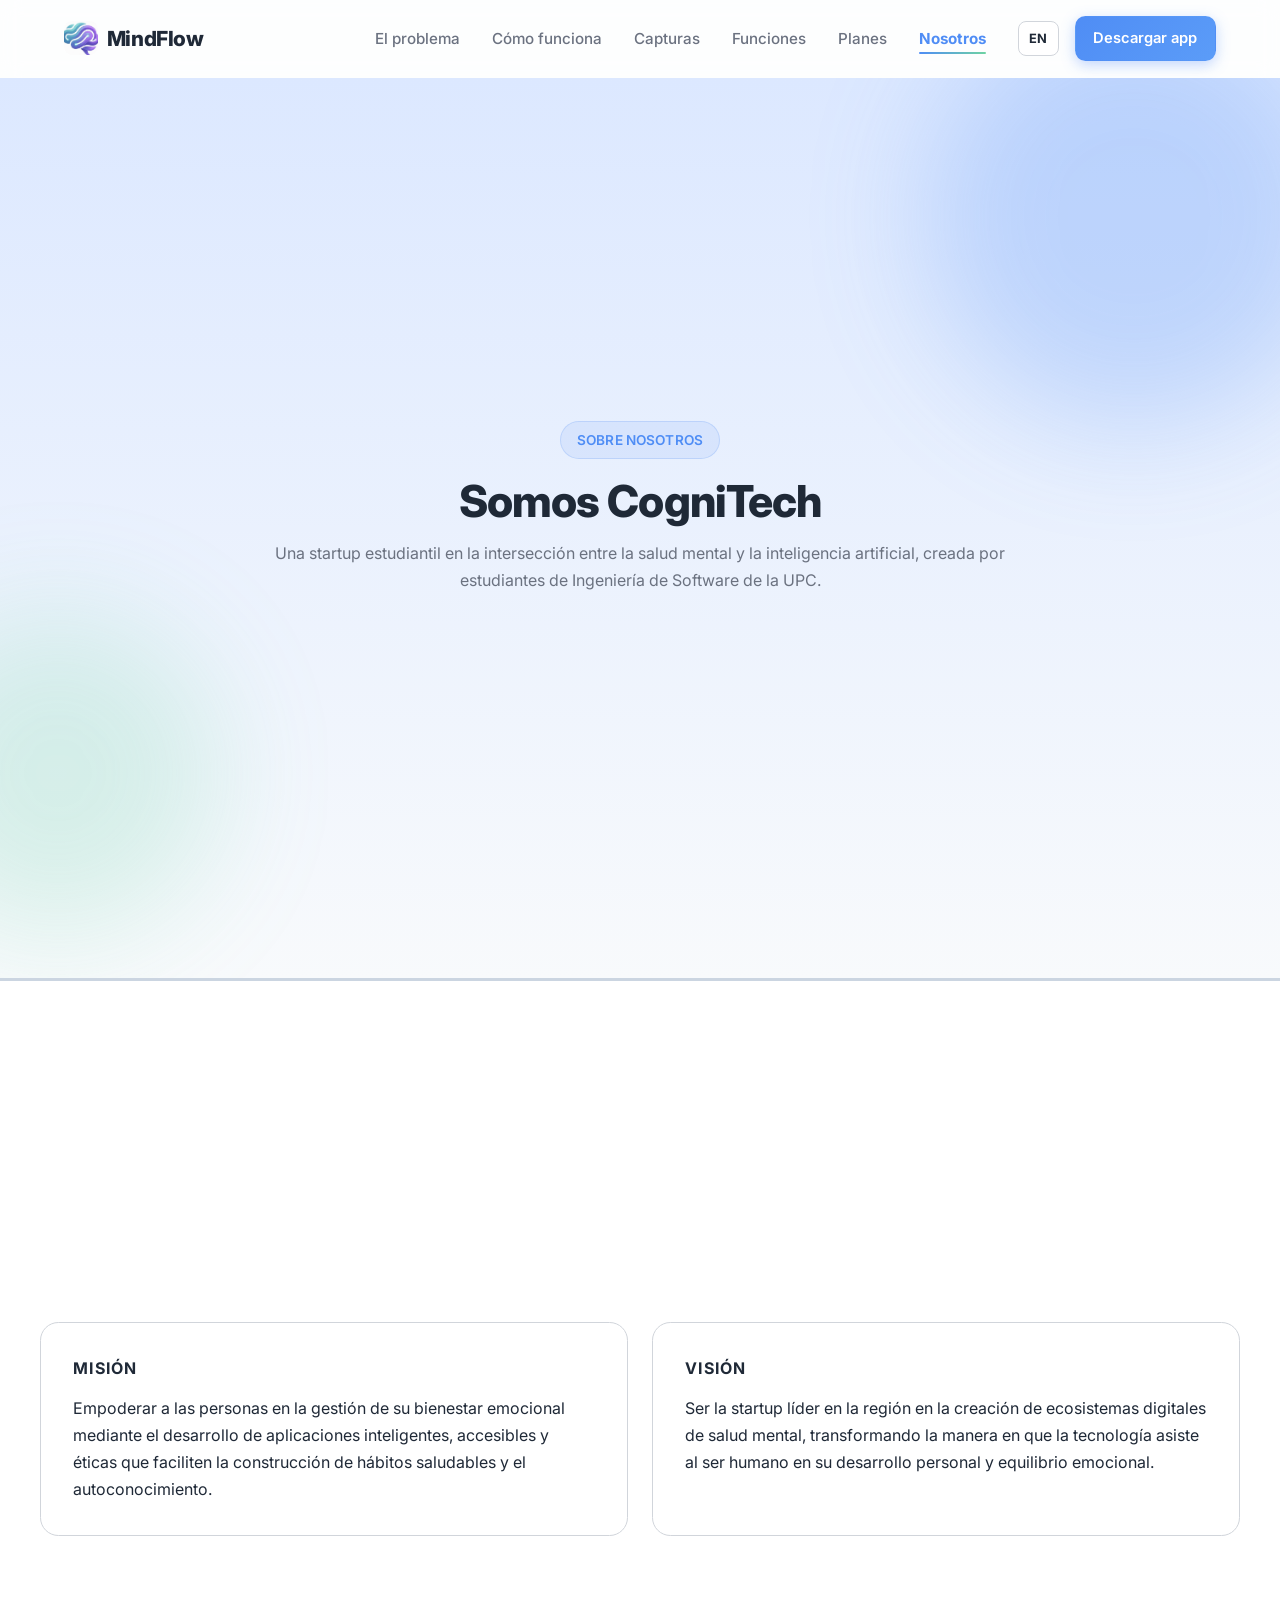
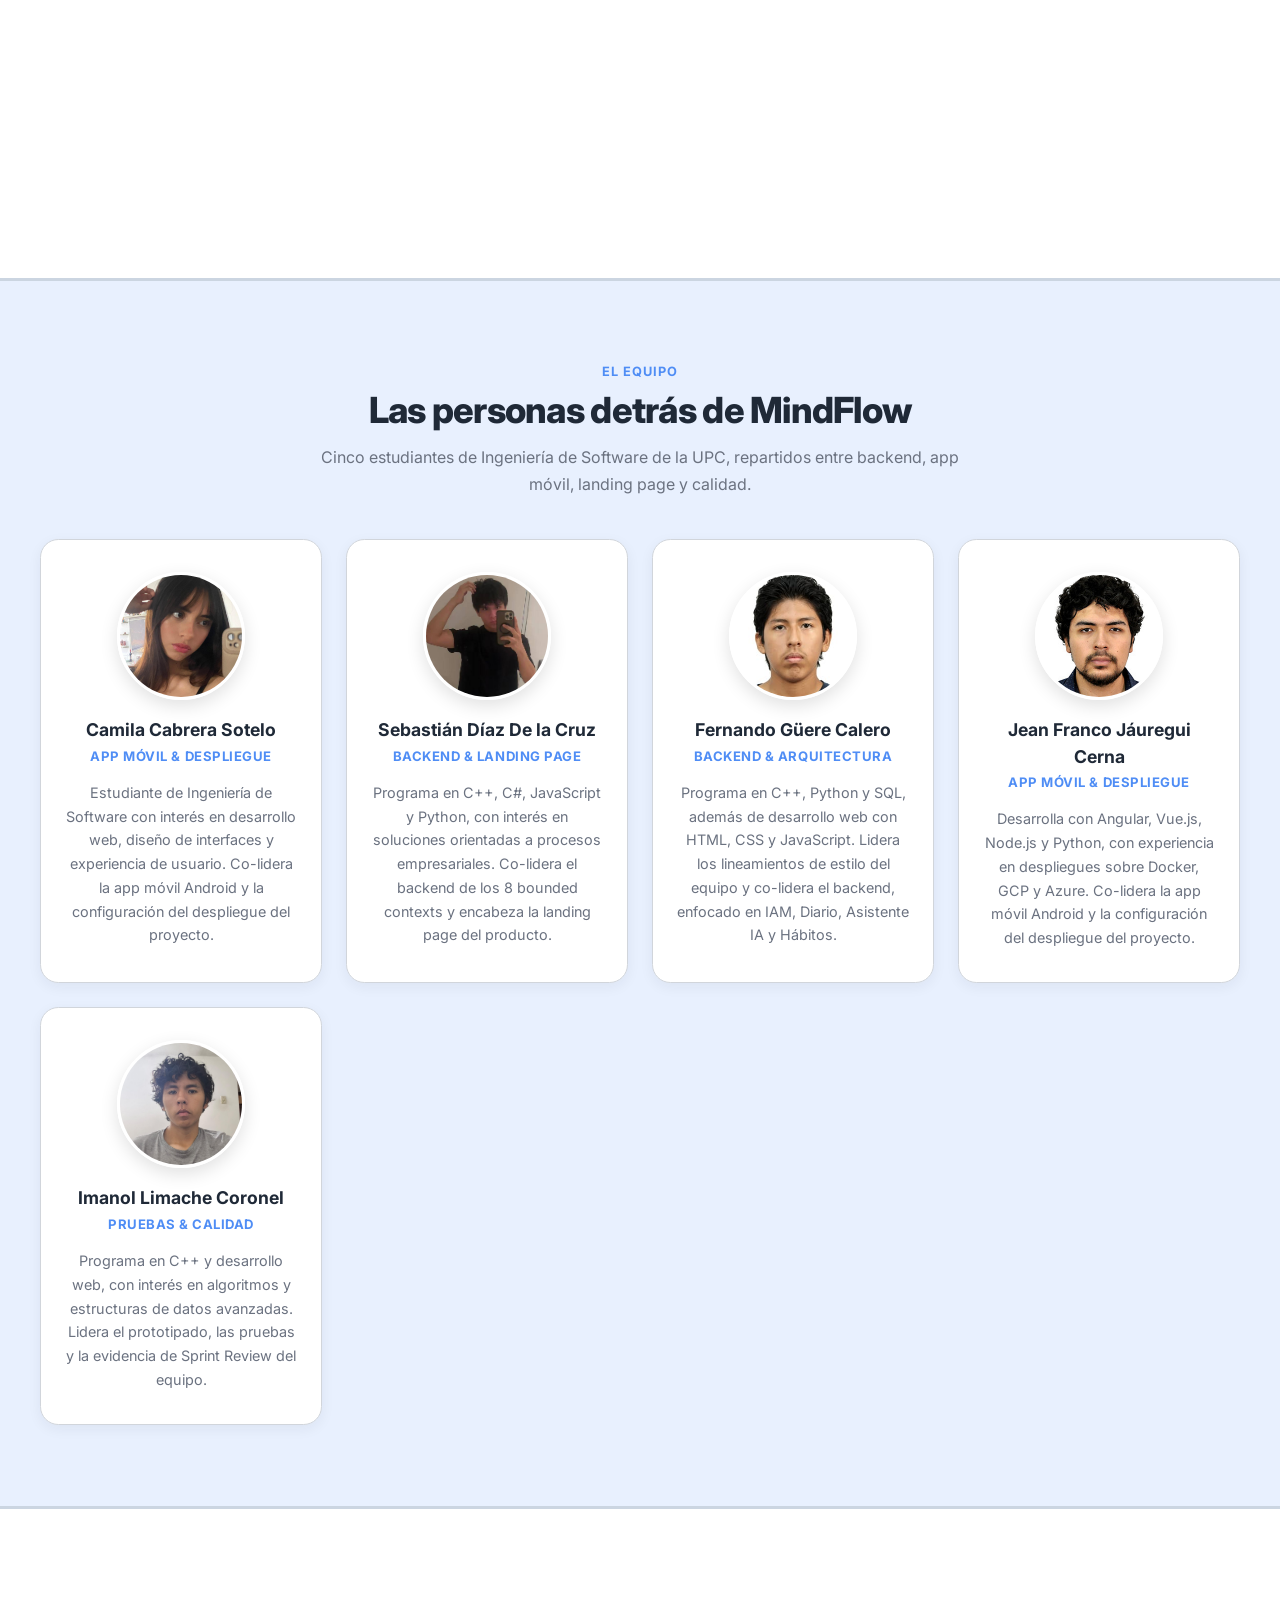
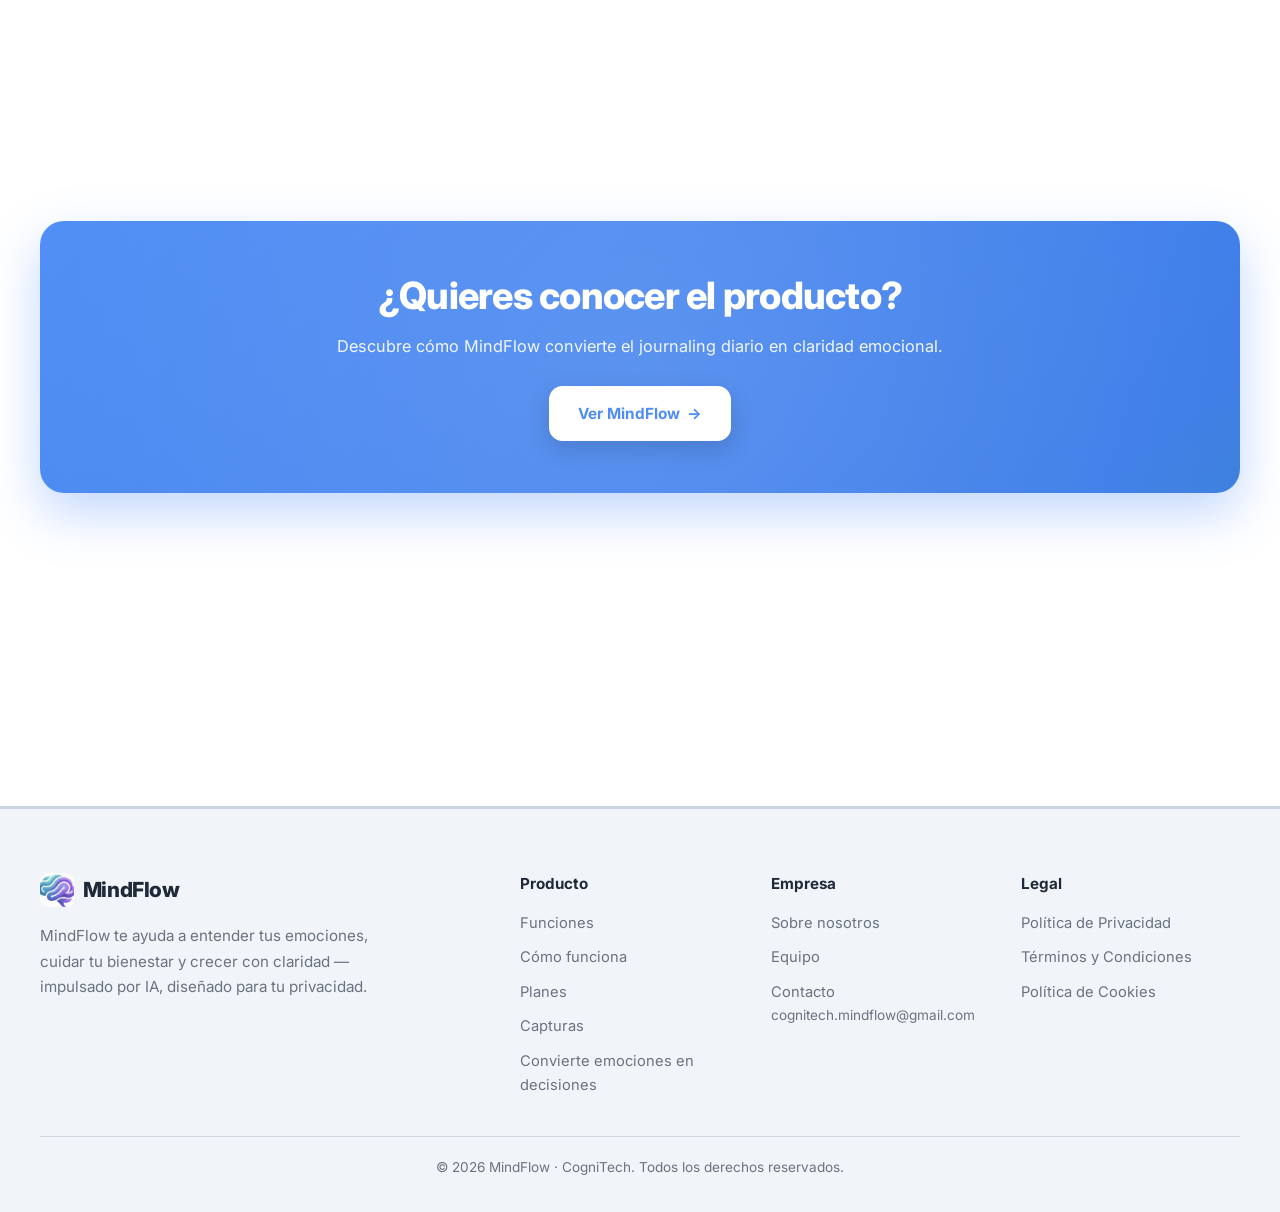
==== commit 5e6a3b79: "feat: build landing page from scratch for the mobile app pivot Adapts the prior-course teammate's si" ====
--- a/nosotros.html
+++ b/nosotros.html
@@ -115,7 +115,7 @@
 						<h3 data-i18n="nosotros.member3Name">Fernando Güere Calero</h3>
 						<p class="team-bio-card__role" data-i18n="nosotros.member3Role">Backend &amp; Arquitectura</p>
 						<p class="team-bio-card__text" data-i18n="nosotros.member3Bio">
-							Programa en C++, C# y Python, además de desarrollo web con HTML, CSS y JavaScript.
+							Programa en C++, Python y SQL, además de desarrollo web con HTML, CSS y JavaScript.
 						</p>
 					</article>
 					<article class="team-bio-card">
--- a/assets/styles.css
+++ b/assets/styles.css
@@ -1257,8 +1257,8 @@
 /* —— Team (full bios, used on nosotros.html) —— */
 .team-full__grid {
 	display: grid;
-	grid-template-columns: repeat(5, minmax(0, 1fr));
-	gap: 1.25rem;
+	grid-template-columns: repeat(auto-fit, minmax(260px, 1fr));
+	gap: 1.5rem;
 }
 
 .team-bio-card {
@@ -1266,7 +1266,7 @@
 	flex-direction: column;
 	align-items: center;
 	text-align: center;
-	padding: 1.5rem 1.1rem;
+	padding: 2rem 1.5rem;
 	border-radius: 1.15rem;
 	border: 1px solid var(--borders);
 	background: var(--white);
@@ -1282,34 +1282,34 @@
 }
 
 .team-bio-card__photo {
-	width: 96px;
-	height: 96px;
+	width: 128px;
+	height: 128px;
 	border-radius: 50%;
 	object-fit: cover;
-	margin-bottom: 1rem;
+	margin-bottom: 1.1rem;
 	border: 3px solid var(--white);
 	box-shadow: 0 6px 18px rgba(0, 0, 0, 0.12);
 }
 
 .team-bio-card h3 {
-	font-size: 0.98rem;
+	font-size: 1.1rem;
 	font-weight: 700;
 	margin-bottom: 0.2rem;
 }
 
 .team-bio-card__role {
-	font-size: 0.72rem;
+	font-size: 0.82rem;
 	font-weight: 700;
 	color: var(--primary-blue);
 	text-transform: uppercase;
-	letter-spacing: 0.03em;
-	margin-bottom: 0.8rem;
+	letter-spacing: 0.04em;
+	margin-bottom: 0.9rem;
 }
 
 .team-bio-card__text {
-	font-size: 0.82rem;
-	color: var(--gray-text);
-	line-height: 1.55;
+	font-size: 0.9rem;
+	color: var(--gray-text);
+	line-height: 1.65;
 }
 
 /* —— Mission / Vision (nosotros.html) —— */
@@ -1721,10 +1721,6 @@
 	.screenshots__grid {
 		grid-template-columns: repeat(2, 1fr);
 	}
-
-	.team-full__grid {
-		grid-template-columns: repeat(3, 1fr);
-	}
 }
 
 @media (max-width: 900px) {
@@ -1776,10 +1772,6 @@
 		grid-template-columns: 1fr;
 	}
 
-	.team-full__grid {
-		grid-template-columns: repeat(2, 1fr);
-	}
-
 	.steps__connector {
 		display: none;
 	}
@@ -1858,12 +1850,6 @@
 		flex-wrap: wrap;
 	}
 
-	.team-full__grid {
-		grid-template-columns: 1fr;
-		max-width: 320px;
-		margin: 0 auto;
-	}
-
 	.navbar__menu a,
 	.btn-signup {
 		font-size: 0.9rem;
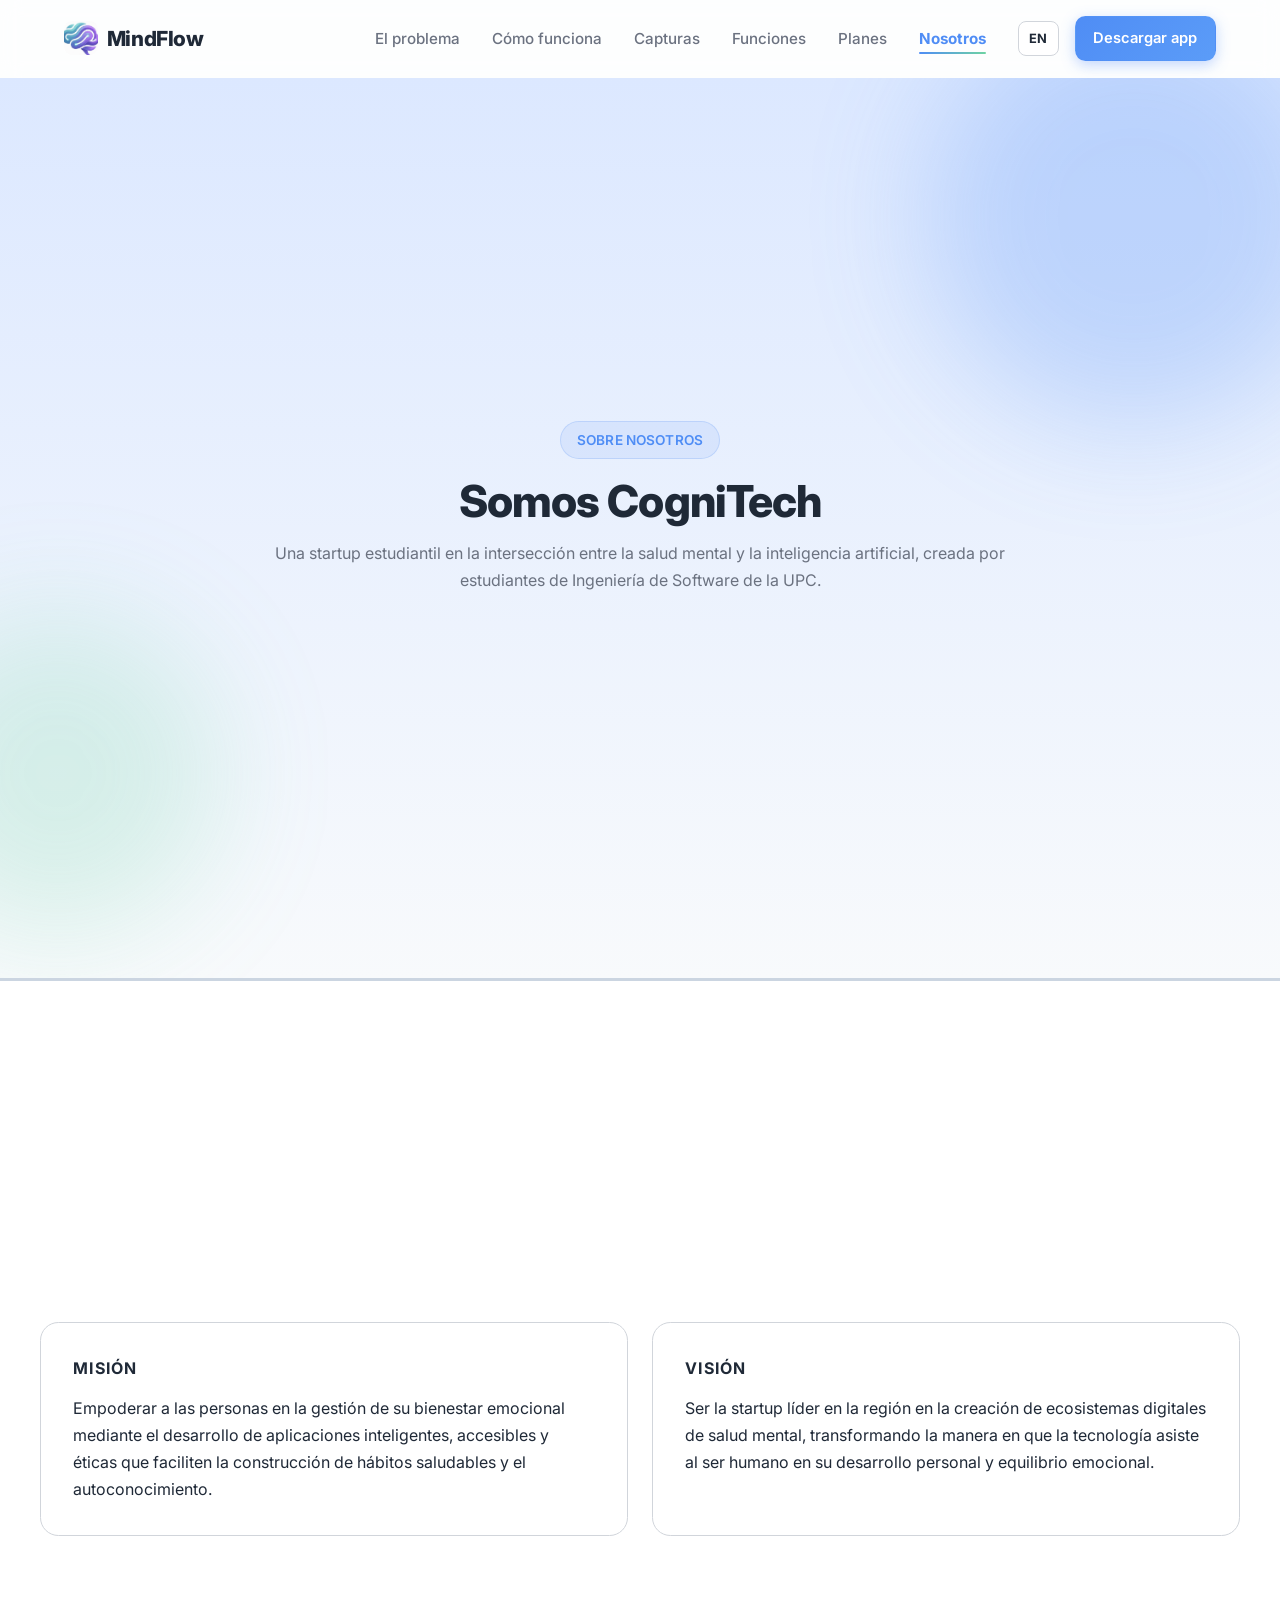
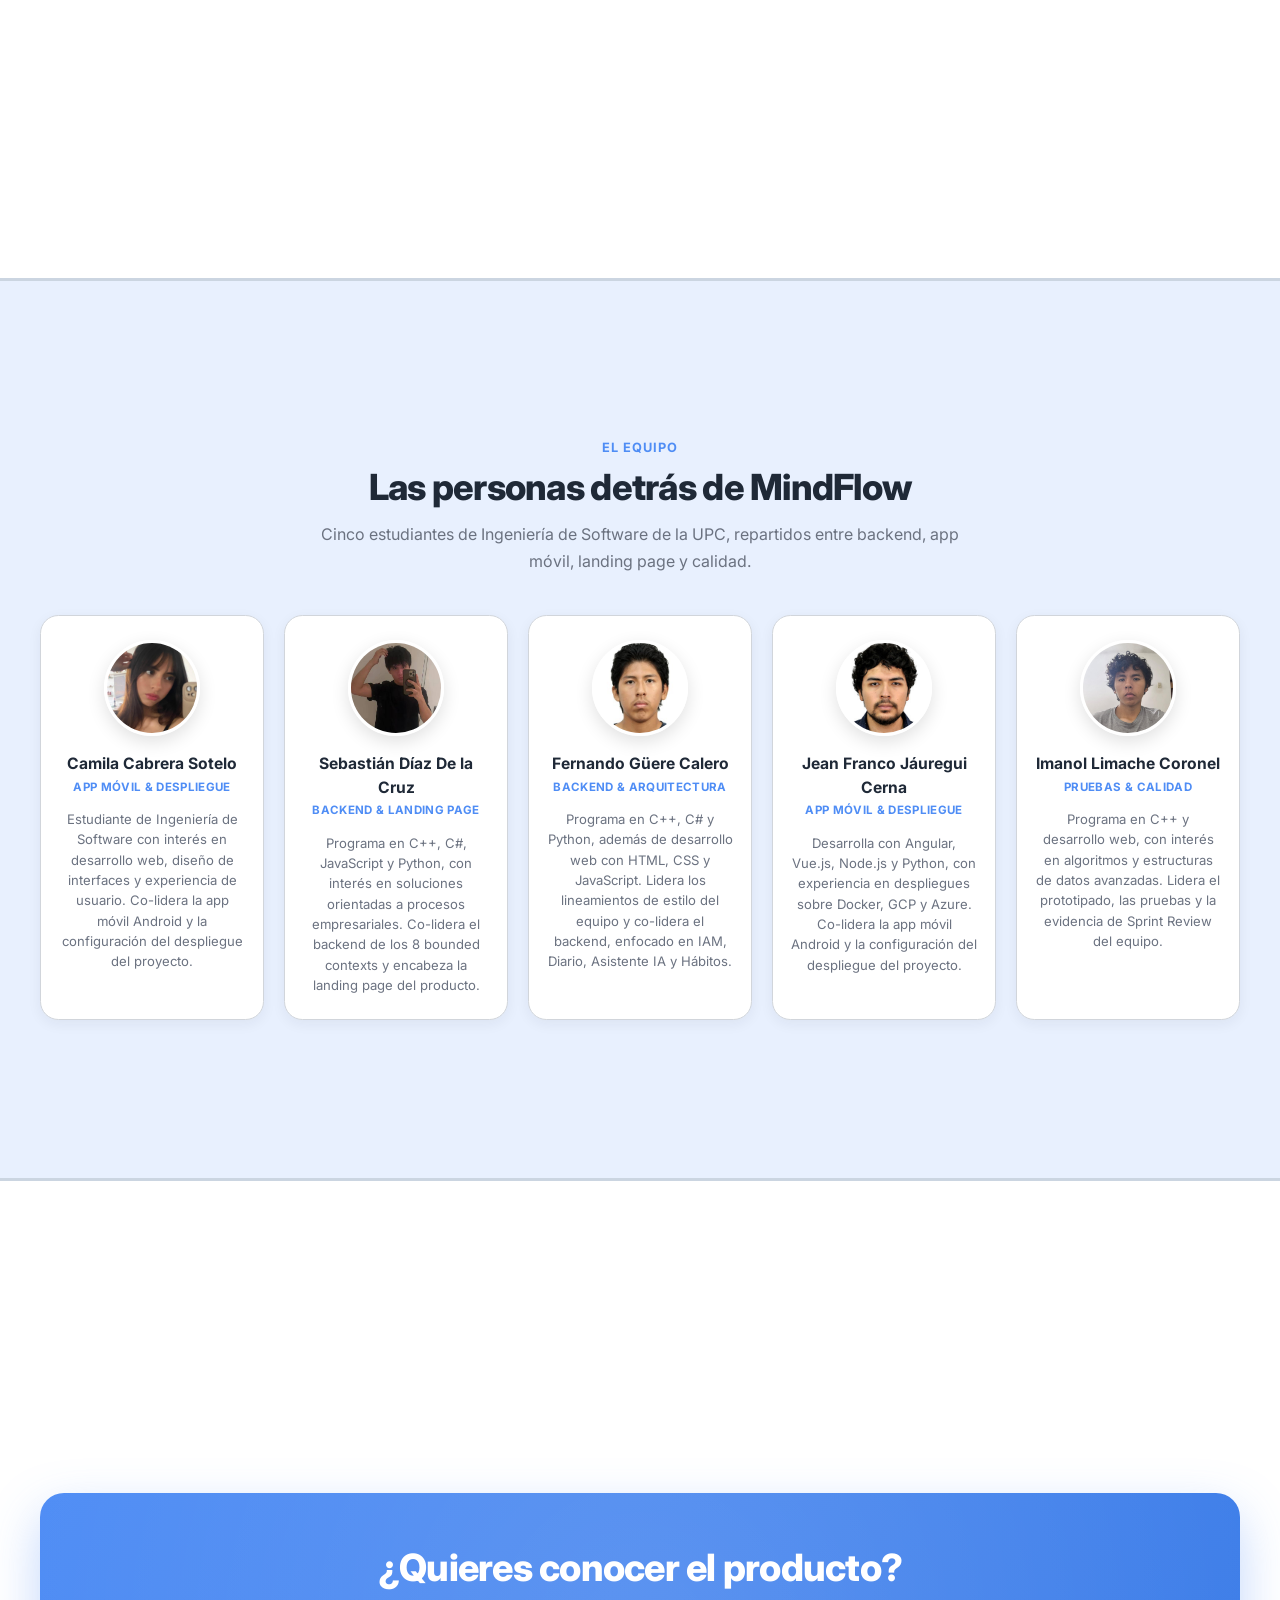
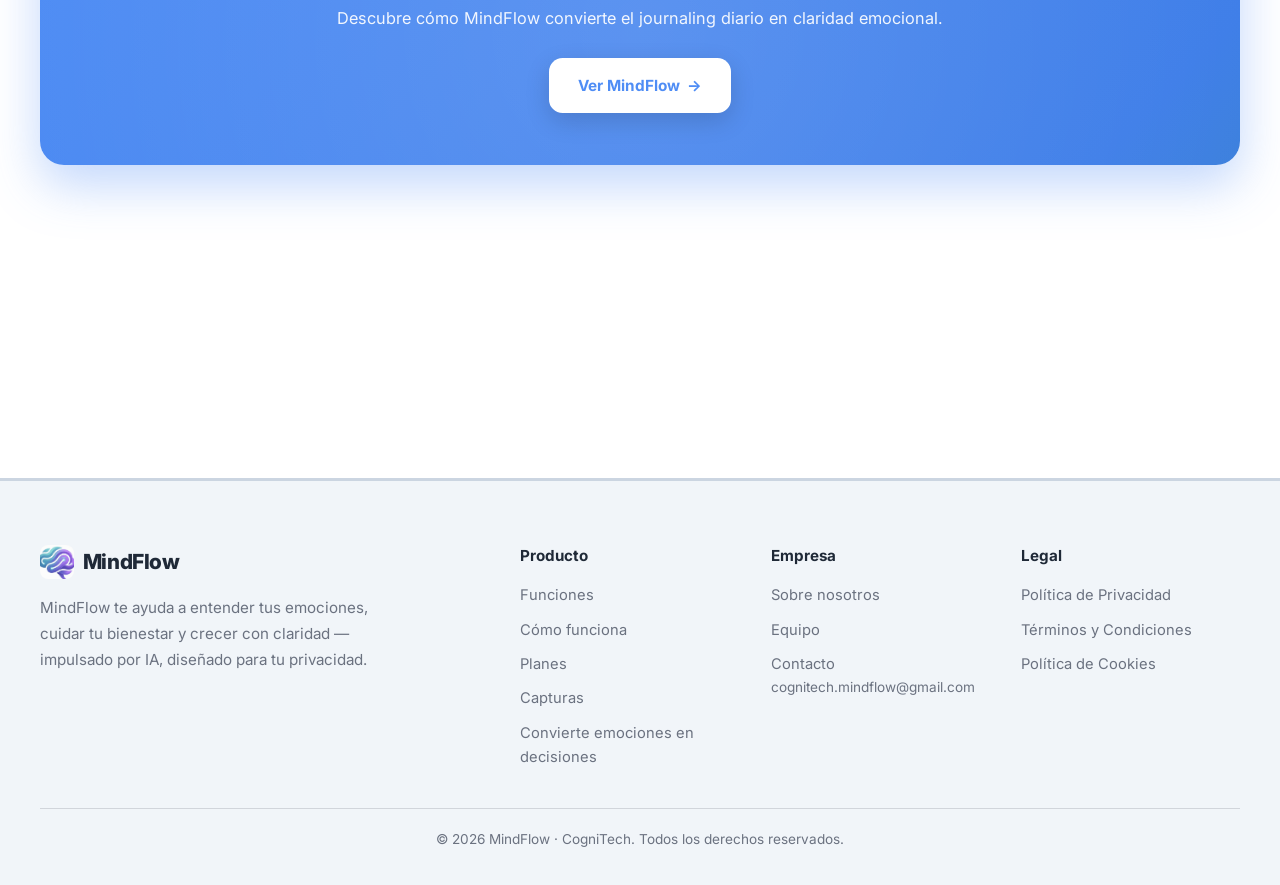
==== commit 42f8988f: "Merge pull request #2 from upc-pre-202620-1acc0238-4950-CogniTech/feature/landing-page-redesign Feat" ====
--- a/nosotros.html
+++ b/nosotros.html
@@ -115,7 +115,7 @@
 						<h3 data-i18n="nosotros.member3Name">Fernando Güere Calero</h3>
 						<p class="team-bio-card__role" data-i18n="nosotros.member3Role">Backend &amp; Arquitectura</p>
 						<p class="team-bio-card__text" data-i18n="nosotros.member3Bio">
-							Programa en C++, Python y SQL, además de desarrollo web con HTML, CSS y JavaScript.
+							Programa en C++, C# y Python, además de desarrollo web con HTML, CSS y JavaScript.
 						</p>
 					</article>
 					<article class="team-bio-card">
--- a/assets/styles.css
+++ b/assets/styles.css
@@ -1257,8 +1257,8 @@
 /* —— Team (full bios, used on nosotros.html) —— */
 .team-full__grid {
 	display: grid;
-	grid-template-columns: repeat(auto-fit, minmax(260px, 1fr));
-	gap: 1.5rem;
+	grid-template-columns: repeat(5, minmax(0, 1fr));
+	gap: 1.25rem;
 }
 
 .team-bio-card {
@@ -1266,7 +1266,7 @@
 	flex-direction: column;
 	align-items: center;
 	text-align: center;
-	padding: 2rem 1.5rem;
+	padding: 1.5rem 1.1rem;
 	border-radius: 1.15rem;
 	border: 1px solid var(--borders);
 	background: var(--white);
@@ -1282,34 +1282,34 @@
 }
 
 .team-bio-card__photo {
-	width: 128px;
-	height: 128px;
+	width: 96px;
+	height: 96px;
 	border-radius: 50%;
 	object-fit: cover;
-	margin-bottom: 1.1rem;
+	margin-bottom: 1rem;
 	border: 3px solid var(--white);
 	box-shadow: 0 6px 18px rgba(0, 0, 0, 0.12);
 }
 
 .team-bio-card h3 {
-	font-size: 1.1rem;
+	font-size: 0.98rem;
 	font-weight: 700;
 	margin-bottom: 0.2rem;
 }
 
 .team-bio-card__role {
-	font-size: 0.82rem;
+	font-size: 0.72rem;
 	font-weight: 700;
 	color: var(--primary-blue);
 	text-transform: uppercase;
-	letter-spacing: 0.04em;
-	margin-bottom: 0.9rem;
+	letter-spacing: 0.03em;
+	margin-bottom: 0.8rem;
 }
 
 .team-bio-card__text {
-	font-size: 0.9rem;
-	color: var(--gray-text);
-	line-height: 1.65;
+	font-size: 0.82rem;
+	color: var(--gray-text);
+	line-height: 1.55;
 }
 
 /* —— Mission / Vision (nosotros.html) —— */
@@ -1721,6 +1721,10 @@
 	.screenshots__grid {
 		grid-template-columns: repeat(2, 1fr);
 	}
+
+	.team-full__grid {
+		grid-template-columns: repeat(3, 1fr);
+	}
 }
 
 @media (max-width: 900px) {
@@ -1772,6 +1776,10 @@
 		grid-template-columns: 1fr;
 	}
 
+	.team-full__grid {
+		grid-template-columns: repeat(2, 1fr);
+	}
+
 	.steps__connector {
 		display: none;
 	}
@@ -1850,6 +1858,12 @@
 		flex-wrap: wrap;
 	}
 
+	.team-full__grid {
+		grid-template-columns: 1fr;
+		max-width: 320px;
+		margin: 0 auto;
+	}
+
 	.navbar__menu a,
 	.btn-signup {
 		font-size: 0.9rem;
